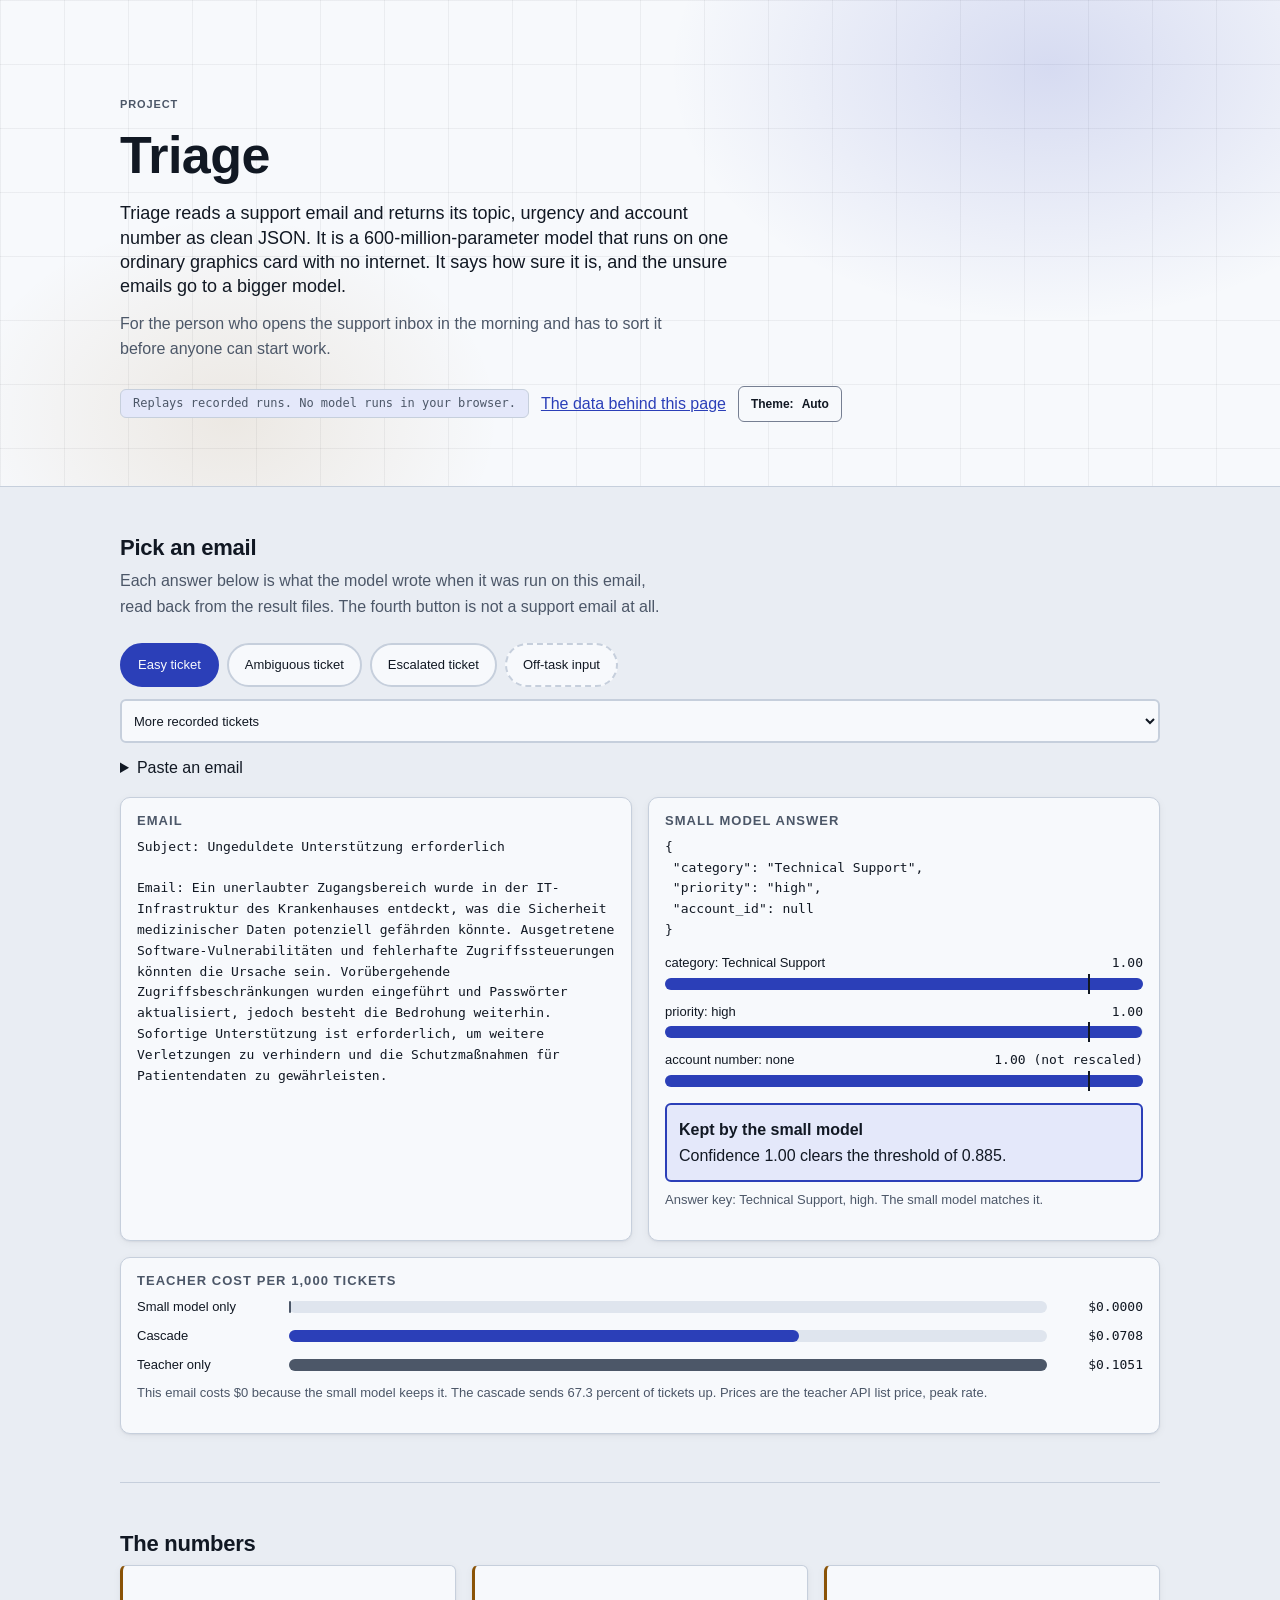
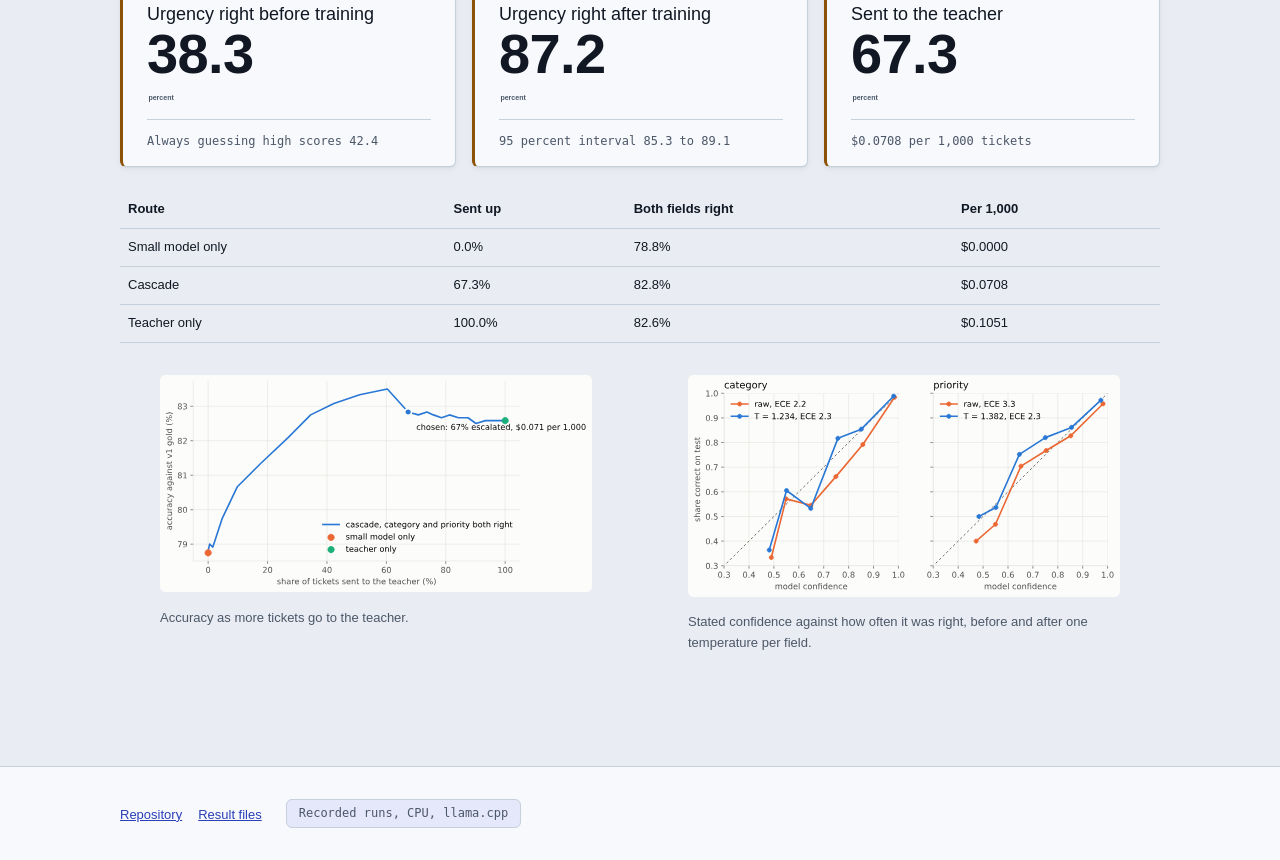
==== site/index.html @ b0aba1a3 "feat(site): add a static demo of recorded runs and rewrite the README Four examples: easy, ambiguous" ====
<!doctype html>
<html lang="en">
<head>
<meta charset="utf-8">
<meta name="viewport" content="width=device-width, initial-scale=1">
<title>Triage, a small model that sorts support email</title>
<meta name="description" content="A 600-million-parameter model reads a support email and returns topic, urgency and account number as JSON, says how sure it is, and hands the unsure ones to a bigger model. Recorded runs, replayed.">
<link rel="icon" href="[data-uri]">
<link rel="stylesheet" href="kit.css">
<script src="data/demo.js"></script>
<script src="kit.js" defer></script>
<style>
/* Page-only styles. Every colour is a kit token, so the kit's measured contrast holds. */
.d-buttons { display: flex; flex-wrap: wrap; gap: var(--k-s2); margin: var(--k-s4) 0 var(--k-s3); }
.d-buttons button, .d-row button {
  font: inherit; font-size: var(--k-text-sm); padding: var(--k-s2) var(--k-s4); min-height: 44px;
  border: var(--k-bw-mid) solid var(--k-rule); border-radius: var(--k-r-pill);
  background: var(--k-panel); color: var(--k-ink); cursor: pointer;
}
.d-buttons button[aria-pressed="true"] { background: var(--k-signal); color: var(--k-on-signal); border-color: var(--k-signal); }
.d-buttons button:last-child { border-style: dashed; }
.d-row { display: flex; flex-wrap: wrap; gap: var(--k-s2); align-items: center; margin-bottom: var(--k-s3); }
.d-row select { font: inherit; font-size: var(--k-text-sm); min-height: 44px; max-width: 100%; flex: 1 1 16rem;
  background: var(--k-panel); color: var(--k-ink); border: var(--k-bw-mid) solid var(--k-rule); border-radius: var(--k-r-sm); padding: 0 var(--k-s2); }
.d-paste { width: 100%; min-height: 6rem; font: inherit; font-size: var(--k-text-sm); background: var(--k-panel); color: var(--k-ink);
  border: var(--k-bw-mid) solid var(--k-rule); border-radius: var(--k-r-sm); padding: var(--k-s2); box-sizing: border-box; }
.d-grid { display: grid; gap: var(--k-s4); grid-template-columns: 1fr; margin-top: var(--k-s4); }
@media (min-width: 52em) { .d-grid { grid-template-columns: 1fr 1fr; } }
.d-card { background: var(--k-panel); border: var(--k-bw-hair) solid var(--k-rule); border-radius: var(--k-r-md); padding: var(--k-s4); box-shadow: var(--k-elev-1); min-width: 0; }
.d-card h3 { margin: 0 0 var(--k-s2); font-size: var(--k-text-sm); letter-spacing: var(--k-track-label); text-transform: uppercase; color: var(--k-slate); }
.d-pre { white-space: pre-wrap; word-break: break-word; font-family: var(--k-font-mono); font-size: var(--k-text-sm); margin: 0; max-height: 16rem; overflow: auto; }
.d-bar { margin: var(--k-s3) 0; }
.d-bar__top { display: flex; justify-content: space-between; gap: var(--k-s2); font-size: var(--k-text-sm); }
.d-bar__track { position: relative; height: 12px; background: var(--k-sunken); border-radius: var(--k-r-pill); margin-top: 4px; }
.d-bar__fill { position: absolute; inset: 0 auto 0 0; background: var(--k-signal); border-radius: var(--k-r-pill); }
.d-bar__fill--low { background: var(--k-ember); }
.d-bar__mark { position: absolute; top: -4px; bottom: -4px; width: 2px; background: var(--k-ink); }
.d-verdict { margin-top: var(--k-s4); padding: var(--k-s3); border-radius: var(--k-r-sm); border: var(--k-bw-mid) solid var(--k-signal); background: var(--k-signal-wash); }
.d-verdict--up { border-color: var(--k-ember); background: var(--k-ember-wash); }
.d-verdict strong { display: block; }
.d-meter { display: grid; grid-template-columns: 9rem 1fr 5.5rem; gap: var(--k-s2); align-items: center; font-size: var(--k-text-sm); margin: var(--k-s2) 0; }
.d-meter__track { height: 12px; background: var(--k-sunken); border-radius: var(--k-r-pill); position: relative; }
.d-meter__fill { position: absolute; inset: 0 auto 0 0; background: var(--k-slate); border-radius: var(--k-r-pill); min-width: 2px; }
.d-meter__fill--now { background: var(--k-signal); }
.d-num { font-family: var(--k-font-mono); text-align: right; }
.d-key { font-size: var(--k-text-sm); color: var(--k-slate); margin-top: var(--k-s2); }
.d-table { width: 100%; border-collapse: collapse; font-size: var(--k-text-sm); }
.d-table th, .d-table td { text-align: left; padding: var(--k-s2); border-bottom: var(--k-bw-hair) solid var(--k-rule); }
.d-fig img { width: 100%; height: auto; background: #fcfcfb; border-radius: var(--k-r-sm); }
</style>
</head>
<body>

<header class="k-hero" data-k-hero-wash>
  <div class="k-hero__wash" data-k-wash></div>
  <div class="k-container k-hero__inner">
    <span class="k-hero__eyebrow">Project</span>
    <h1 class="k-hero__title">Triage</h1>
    <p class="k-hero__what">Triage reads a support email and returns its topic, urgency and account number as clean JSON. It is a 600-million-parameter model that runs on one ordinary graphics card with no internet. It says how sure it is, and the unsure emails go to a bigger model.</p>
    <p class="k-hero__who">For the person who opens the support inbox in the morning and has to sort it before anyone can start work.</p>
    <div class="k-hero__meta">
      <span class="k-format-badge">Replays recorded runs. No model runs in your browser.</span>
      <a href="data/demo.json">The data behind this page</a>
      <button class="k-theme-toggle" type="button" data-k-theme-toggle>Theme: <span data-k-theme-label>Auto</span></button>
    </div>
  </div>
</header>

<main class="k-container">

  <section class="k-section" aria-labelledby="try-h">
    <h2 class="k-section__title" id="try-h">Pick an email</h2>
    <p class="k-section__lede">Each answer below is what the model wrote when it was run on this email, read back from the result files. The fourth button is not a support email at all.</p>

    <div class="d-buttons" role="group" aria-label="Examples">
      <button type="button" data-pick="easy" aria-pressed="false">Easy ticket</button>
      <button type="button" data-pick="ambiguous" aria-pressed="false">Ambiguous ticket</button>
      <button type="button" data-pick="escalated" aria-pressed="false">Escalated ticket</button>
      <button type="button" data-pick="off_task" aria-pressed="false">Off-task input</button>
    </div>
    <div class="d-row">
      <label class="k-sr-only" for="picker">More recorded tickets</label>
      <select id="picker"><option value="">More recorded tickets</option></select>
    </div>
    <details>
      <summary>Paste an email</summary>
      <label class="k-sr-only" for="paste">Email text</label>
      <textarea id="paste" class="d-paste" placeholder="Subject: ...&#10;&#10;Email: ..."></textarea>
      <div class="d-row"><button type="button" id="paste-go">Look it up</button></div>
      <p class="d-key" id="paste-msg" aria-live="polite"></p>
    </details>

    <div class="d-grid">
      <div class="d-card">
        <h3>Email</h3>
        <pre class="d-pre" id="email"></pre>
      </div>
      <div class="d-card">
        <h3>Small model answer</h3>
        <pre class="d-pre" id="json"></pre>
        <div id="bars"></div>
        <div id="verdict" class="d-verdict" aria-live="polite"></div>
        <p class="d-key" id="key"></p>
      </div>
    </div>

    <div class="d-card" style="margin-top: var(--k-s4)">
      <h3>Teacher cost per 1,000 tickets</h3>
      <div id="meter"></div>
      <p class="d-key" id="meter-note"></p>
    </div>
  </section>

  <section class="k-section" aria-labelledby="num-h">
    <h2 class="k-section__title" id="num-h">The numbers</h2>
    <div class="k-claim-strip" id="claims"></div>
    <table class="d-table" id="cascade-table" style="margin-top: var(--k-s5)"></table>
    <div class="d-grid">
      <figure class="d-fig"><img src="data/cascade.svg" alt="Accuracy against the share of tickets sent to the teacher. The line rises from the small model alone and passes the teacher-only point."><figcaption class="d-key">Accuracy as more tickets go to the teacher.</figcaption></figure>
      <figure class="d-fig"><img src="data/reliability.svg" alt="Reliability diagram for category and priority before and after temperature scaling."><figcaption class="d-key">Stated confidence against how often it was right, before and after one temperature per field.</figcaption></figure>
    </div>
  </section>

</main>

<footer class="k-footer">
  <div class="k-container k-footer__row">
    <ul class="k-footer__links">
      <li><a href="https://github.com/samad-zeeshan/Triage-0.6B">Repository</a></li>
      <li><a href="https://github.com/samad-zeeshan/Triage-0.6B/tree/main/eval/results">Result files</a></li>
    </ul>
    <span class="k-format-badge">Recorded runs, CPU, llama.cpp</span>
  </div>
</footer>

<script>
document.addEventListener('DOMContentLoaded', function () {
  Kit.loadData('triage', 'data/demo.json').then(function (d) {
    var esc = Kit.escapeHtml;
    var all = {};
    Object.keys(d.featured).forEach(function (k) { all[k] = d.featured[k]; });
    d.tickets.forEach(function (t) { all[t.id] = t; });
    var pct = function (x) { return (100 * x).toFixed(1); };
    var money = function (x) { return '$' + x.toFixed(4); };

    var picker = document.getElementById('picker');
    d.tickets.forEach(function (t) {
      var o = document.createElement('option');
      o.value = t.id;
      o.textContent = t.email.split('\n')[0].replace('Subject: ', '').slice(0, 70);
      picker.appendChild(o);
    });

    function bar(label, value, note) {
      var low = value < d.threshold;
      return '<div class="d-bar"><div class="d-bar__top"><span>' + esc(label) + '</span><span class="d-num">' +
        value.toFixed(2) + (note ? ' ' + esc(note) : '') + '</span></div><div class="d-bar__track">' +
        '<div class="d-bar__fill' + (low ? ' d-bar__fill--low' : '') + '" style="width:' + (100 * value).toFixed(1) + '%"></div>' +
        '<div class="d-bar__mark" style="left:' + (100 * d.threshold).toFixed(1) + '%" title="threshold"></div></div></div>';
    }

    function meter(e) {
      var max = d.cost_per_1000.teacher;
      var rows = [['Small model only', d.cost_per_1000.small, false], ['Cascade', d.cost_per_1000.cascade, true], ['Teacher only', d.cost_per_1000.teacher, false]];
      document.getElementById('meter').innerHTML = rows.map(function (r) {
        return '<div class="d-meter"><span>' + r[0] + '</span><div class="d-meter__track"><div class="d-meter__fill' + (r[2] ? ' d-meter__fill--now' : '') +
          '" style="width:' + (100 * r[1] / max).toFixed(1) + '%"></div></div><span class="d-num">' + money(r[1]) + '</span></div>';
      }).join('');
      document.getElementById('meter-note').textContent = 'This email costs ' + (e.escalate ? money(d.teacher.cost_per_ticket) + ' because it goes to the teacher.' : '$0 because the small model keeps it.') +
        ' The cascade sends ' + pct(d.escalated_share) + ' percent of tickets up. Prices are the teacher API list price, peak rate.';
    }

    function show(e, button) {
      document.querySelectorAll('[data-pick]').forEach(function (b) { b.setAttribute('aria-pressed', String(b === button)); });
      document.getElementById('email').textContent = e.email;
      document.getElementById('json').textContent = JSON.stringify(e.pred, null, 1);
      document.getElementById('bars').innerHTML =
        bar('category: ' + (e.pred.category || 'none'), e.confidence.category.chosen) +
        bar('priority: ' + (e.pred.priority || 'none'), e.confidence.priority.chosen) +
        bar('account number: ' + (e.pred.account_id || 'none'), e.account_confidence, '(not rescaled)');
      var v = document.getElementById('verdict');
      v.className = 'd-verdict' + (e.escalate ? ' d-verdict--up' : '');
      var line = e.escalate
        ? '<strong>Sent to the teacher</strong>Confidence ' + e.ticket_confidence.toFixed(2) + ' is below the threshold of ' + d.threshold.toFixed(3) + '.'
        : '<strong>Kept by the small model</strong>Confidence ' + e.ticket_confidence.toFixed(2) + ' clears the threshold of ' + d.threshold.toFixed(3) + '.';
      if (e.escalate && e.teacher) { line += '<br>Teacher answer: <span class="k-mono">' + esc(JSON.stringify(e.teacher)) + '</span>'; }
      v.innerHTML = line;
      var key = document.getElementById('key');
      if (e.gold) {
        var same = e.pred.category === e.gold.category && e.pred.priority === e.gold.priority;
        key.textContent = 'Answer key: ' + e.gold.category + ', ' + e.gold.priority + '. The small model ' + (same ? 'matches it.' : 'does not match it.');
      } else {
        key.textContent = e.note || '';
      }
      meter(e);
    }

    document.querySelectorAll('[data-pick]').forEach(function (b) {
      b.addEventListener('click', function () { show(d.featured[b.getAttribute('data-pick')], b); });
    });
    picker.addEventListener('change', function () { if (picker.value) { show(all[picker.value], null); } });
    document.getElementById('paste-go').addEventListener('click', function () {
      var text = document.getElementById('paste').value.trim().replace(/\s+/g, ' ');
      var hit = Object.keys(all).map(function (k) { return all[k]; }).filter(function (e) { return e.email.trim().replace(/\s+/g, ' ') === text; })[0];
      var msg = document.getElementById('paste-msg');
      if (hit) { msg.textContent = 'Found in the recorded runs.'; show(hit, null); }
      else { msg.textContent = 'That email is not in the recorded runs. This page cannot run the model. Clone the repository and run make serve to try your own.'; }
    });

    var h = d.headline;
    document.getElementById('claims').innerHTML = [
      ['Urgency right before training', h.base_priority.toFixed(1), 'percent', 'Always guessing high scores ' + h.trivial_priority.toFixed(1)],
      ['Urgency right after training', h.tuned_priority.toFixed(1), 'percent', '95 percent interval ' + h.tuned_priority_ci[0].toFixed(1) + ' to ' + h.tuned_priority_ci[1].toFixed(1)],
      ['Sent to the teacher', pct(d.escalated_share), 'percent', money(d.cost_per_1000.cascade) + ' per 1,000 tickets']
    ].map(function (c) {
      return '<div class="k-claim"><span class="k-claim__label">' + c[0] + '</span><span class="k-claim__value">' + c[1] +
        '</span> <span class="k-claim__unit">' + c[2] + '</span><span class="k-claim__source">' + c[3] + '</span></div>';
    }).join('');
    var c = d.cascade;
    document.getElementById('cascade-table').innerHTML = '<caption class="k-sr-only">Cascade routes compared</caption>' +
      '<thead><tr><th scope="col">Route</th><th scope="col">Sent up</th><th scope="col">Both fields right</th><th scope="col">Per 1,000</th></tr></thead><tbody>' +
      [['Small model only', 0, c.student.acc, 0], ['Cascade', c.chosen.escalated, c.chosen.acc, c.chosen.cost_per_1000], ['Teacher only', 1, c.teacher.acc, c.teacher.cost_per_1000]]
        .map(function (r) { return '<tr><td>' + r[0] + '</td><td>' + pct(r[1]) + '%</td><td>' + pct(r[2]) + '%</td><td>' + money(r[3]) + '</td></tr>'; }).join('') + '</tbody>';

    show(d.featured.easy, document.querySelector('[data-pick="easy"]'));
  })['catch'](function (err) { console.error(err); });
});
</script>
</body>
</html>
---- site/kit.css ----
/* ==========================================================================
   demo-kit / kit.css
   Shared visual layer for the five project demo pages.

   Direction: "drafting table under a lamp". A cool blue-grey paper, an
   ultramarine drafting ink, a brass lamp accent, faint graph-paper rules.
   Instrument panel, not marketing page.

   Self contained. No @import, no url(), no network request of any kind.
   All five sites copy this file into docs/ and link it relatively.
   ========================================================================== */

/* --------------------------------------------------------------------------
   1. RAW PALETTE
   Declared once, for both themes. Six named colours per theme:
   paper, panel, ink, slate, signal, ember. Everything else is a derived
   surface or line drawn from those six families.
   -------------------------------------------------------------------------- */

:root {
  /* Light: aged blueprint paper on a drafting table. */
  --kp-paper-l:       #E9EDF3;
  --kp-panel-l:       #F7F9FC;
  --kp-sunken-l:      #DFE5EE;
  --kp-ink-l:         #111823;
  --kp-slate-l:       #4C5768;
  --kp-signal-l:      #2B3FB8;
  --kp-ember-l:       #8A5306;
  --kp-signal-wash-l: #E4E8FA;
  --kp-ember-wash-l:  #F6EEE0;
  --kp-rule-l:        #C6CFDC;
  --kp-edge-l:        #767F92;
  --kp-on-signal-l:   #F7F9FC;
  --kp-grid-l:        rgba(17, 24, 35, 0.055);
  --kp-wash-a-l:      rgba(43, 63, 184, 0.16);
  --kp-wash-b-l:      rgba(138, 83, 6, 0.10);
  --kp-elev1-l:       0 1px 2px rgba(17, 24, 35, 0.06), 0 2px 8px rgba(17, 24, 35, 0.05);
  --kp-elev2-l:       0 2px 4px rgba(17, 24, 35, 0.07), 0 10px 24px rgba(17, 24, 35, 0.08);

  /* Dark: the same table at night, lamp on. */
  --kp-paper-d:       #0D131B;
  --kp-panel-d:       #151D28;
  --kp-sunken-d:      #0A0F16;
  --kp-ink-d:         #E8EEF7;
  --kp-slate-d:       #9DABBE;
  --kp-signal-d:      #93A6FF;
  --kp-ember-d:       #E3A44C;
  --kp-signal-wash-d: #161C33;
  --kp-ember-wash-d:  #231C10;
  --kp-rule-d:        #2A3543;
  --kp-edge-d:        #5C6B7F;
  --kp-on-signal-d:   #0D131B;
  --kp-grid-d:        rgba(157, 171, 190, 0.07);
  --kp-wash-a-d:      rgba(147, 166, 255, 0.15);
  --kp-wash-b-d:      rgba(227, 164, 76, 0.10);
  --kp-elev1-d:       0 1px 2px rgba(0, 0, 0, 0.5), 0 2px 10px rgba(0, 0, 0, 0.35);
  --kp-elev2-d:       0 2px 6px rgba(0, 0, 0, 0.55), 0 14px 32px rgba(0, 0, 0, 0.45);
}

/* --------------------------------------------------------------------------
   2. SEMANTIC TOKEN MAPPING + THEMING

   Light is the default. The OS preference flips it. An explicit
   :root[data-theme="..."] wins in BOTH directions because [data-theme]
   raises specificity above the bare :root inside the media query, and the
   media query itself excludes an explicit light request.
   -------------------------------------------------------------------------- */

:root,
:root[data-theme="light"] {
  color-scheme: light;
  --k-paper:       var(--kp-paper-l);
  --k-panel:       var(--kp-panel-l);
  --k-sunken:      var(--kp-sunken-l);
  --k-ink:         var(--kp-ink-l);
  --k-slate:       var(--kp-slate-l);
  --k-signal:      var(--kp-signal-l);
  --k-ember:       var(--kp-ember-l);
  --k-signal-wash: var(--kp-signal-wash-l);
  --k-ember-wash:  var(--kp-ember-wash-l);
  --k-rule:        var(--kp-rule-l);
  --k-edge:        var(--kp-edge-l);
  --k-on-signal:   var(--kp-on-signal-l);
  --k-grid:        var(--kp-grid-l);
  --k-wash-a:      var(--kp-wash-a-l);
  --k-wash-b:      var(--kp-wash-b-l);
  --k-elev-1:      var(--kp-elev1-l);
  --k-elev-2:      var(--kp-elev2-l);
}

@media (prefers-color-scheme: dark) {
  :root:not([data-theme="light"]) {
    color-scheme: dark;
    --k-paper:       var(--kp-paper-d);
    --k-panel:       var(--kp-panel-d);
    --k-sunken:      var(--kp-sunken-d);
    --k-ink:         var(--kp-ink-d);
    --k-slate:       var(--kp-slate-d);
    --k-signal:      var(--kp-signal-d);
    --k-ember:       var(--kp-ember-d);
    --k-signal-wash: var(--kp-signal-wash-d);
    --k-ember-wash:  var(--kp-ember-wash-d);
    --k-rule:        var(--kp-rule-d);
    --k-edge:        var(--kp-edge-d);
    --k-on-signal:   var(--kp-on-signal-d);
    --k-grid:        var(--kp-grid-d);
    --k-wash-a:      var(--kp-wash-a-d);
    --k-wash-b:      var(--kp-wash-b-d);
    --k-elev-1:      var(--kp-elev1-d);
    --k-elev-2:      var(--kp-elev2-d);
  }
}

:root[data-theme="dark"] {
  color-scheme: dark;
  --k-paper:       var(--kp-paper-d);
  --k-panel:       var(--kp-panel-d);
  --k-sunken:      var(--kp-sunken-d);
  --k-ink:         var(--kp-ink-d);
  --k-slate:       var(--kp-slate-d);
  --k-signal:      var(--kp-signal-d);
  --k-ember:       var(--kp-ember-d);
  --k-signal-wash: var(--kp-signal-wash-d);
  --k-ember-wash:  var(--kp-ember-wash-d);
  --k-rule:        var(--kp-rule-d);
  --k-edge:        var(--kp-edge-d);
  --k-on-signal:   var(--kp-on-signal-d);
  --k-grid:        var(--kp-grid-d);
  --k-wash-a:      var(--kp-wash-a-d);
  --k-wash-b:      var(--kp-wash-b-d);
  --k-elev-1:      var(--kp-elev1-d);
  --k-elev-2:      var(--kp-elev2-d);
}

/* --------------------------------------------------------------------------
   3. TYPE, SPACE, RADIUS, BORDER, MOTION TOKENS
   -------------------------------------------------------------------------- */

:root {
  /* Font stacks. System faces only. See README for the per-OS render table. */
  --k-font-display:
    "Segoe UI Variable Display", "Avenir Next", "Segoe UI", Roboto,
    "Helvetica Neue", Arial, system-ui, sans-serif;
  --k-font-body:
    "Segoe UI Variable Text", -apple-system, BlinkMacSystemFont, "Segoe UI",
    Roboto, "Noto Sans", "Helvetica Neue", Arial, sans-serif;
  --k-font-mono:
    "Cascadia Mono", ui-monospace, "SF Mono", Menlo, Consolas, "Roboto Mono",
    "DejaVu Sans Mono", "Liberation Mono", monospace;

  /* Type scale. Fluid only where a blow-out would break 360px. */
  --k-text-2xs:   0.6875rem;
  --k-text-xs:    0.75rem;
  --k-text-sm:    0.8125rem;
  --k-text-base:  1rem;
  --k-text-md:    1.125rem;
  --k-text-lg:    1.375rem;
  --k-text-xl:    1.75rem;
  --k-text-2xl:   2.25rem;
  --k-text-hero:  clamp(2rem, 1.35rem + 3.1vw, 3.25rem);
  --k-text-claim: clamp(2.25rem, 1.5rem + 3.6vw, 3.5rem);

  --k-leading-tight: 1.15;
  --k-leading-snug:  1.35;
  --k-leading-body:  1.6;

  --k-track-label: 0.08em;
  --k-track-tight: -0.011em;

  /* Spacing scale, 4px base. */
  --k-s0: 0;
  --k-s1: 0.25rem;
  --k-s2: 0.5rem;
  --k-s3: 0.75rem;
  --k-s4: 1rem;
  --k-s5: 1.5rem;
  --k-s6: 2rem;
  --k-s7: 2.5rem;
  --k-s8: 3rem;
  --k-s9: 4rem;
  --k-s10: 6rem;

  /* Radius. Small and rectilinear. An instrument panel is not a pill. */
  --k-r-xs:   3px;
  --k-r-sm:   6px;
  --k-r-md:   10px;
  --k-r-lg:   16px;
  --k-r-pill: 999px;

  /* Borders. */
  --k-bw-hair:  1px;
  --k-bw-mid:   2px;
  --k-bw-heavy: 3px;

  /* Layout. */
  --k-measure: 62ch;
  --k-container: 68rem;

  /* Motion. */
  --k-dur-fast: 110ms;
  --k-dur-med:  200ms;
  --k-ease: cubic-bezier(0.2, 0, 0.15, 1);

  /* Hero pointer wash resting position. Chosen so a touch device, where the
     effect never fires, still looks composed: lamp in the upper right. */
  --k-wash-x: 82%;
  --k-wash-y: 14%;

  /* Reserved heights. Set here so nothing shifts when JS fills content in.

     The caption reserve is measured in lines, not guessed in rem, so it
     stays correct if a repo changes the body size: two lines of caption at
     --k-leading-snug plus the block padding. The narrow-screen block below
     raises it to three lines, which is where a 90 character caption lands
     at 360px. Keep captions under about 90 characters and this holds.

     --k-player-stage-min is the one token each repo must tune: set it to the
     height of your tallest step so the stage never grows mid-run. */
  --k-player-stage-min: 11rem;
  --k-player-caption-lines: 2;
  /* The 2px is slack for font metrics: a line box can round up past its
     specified line-height when a fallback face supplies a glyph. Without it
     the reserve lands a fraction short and the block grows by ~1px. */
  --k-player-caption-min:
    calc(var(--k-player-caption-lines) * var(--k-leading-snug) * 1em + 2 * var(--k-s4) + 2px);
  --k-badge-min: 1.75rem;
}

/* --------------------------------------------------------------------------
   4. BASE
   -------------------------------------------------------------------------- */

*,
*::before,
*::after { box-sizing: border-box; }

html {
  -webkit-text-size-adjust: 100%;
  text-size-adjust: 100%;
}

body {
  margin: 0;
  background-color: var(--k-paper);
  color: var(--k-ink);
  font-family: var(--k-font-body);
  font-size: var(--k-text-base);
  line-height: var(--k-leading-body);
  /* Nothing in this kit may push the page sideways. Wide content scrolls
     inside its own box instead. */
  overflow-x: clip;
}

/* Belt and braces for engines without overflow: clip. */
@supports not (overflow: clip) {
  body { overflow-x: hidden; }
}

img, svg, video, canvas { max-width: 100%; height: auto; }

p, li { overflow-wrap: break-word; }

h1, h2, h3, h4 {
  font-family: var(--k-font-display);
  line-height: var(--k-leading-tight);
  letter-spacing: var(--k-track-tight);
  margin: 0;
  font-weight: 650;
}

a { color: var(--k-signal); }
a:hover { text-decoration-thickness: 2px; }

/* Focus. One rule, every interactive thing, both themes.
   outline-offset opens a gap filled by the parent surface, so the ember ring
   is always read against paper or panel, never against a coloured fill. */
:where(a, button, input, select, textarea, summary, [tabindex]):focus-visible {
  outline: var(--k-bw-heavy) solid var(--k-ember);
  outline-offset: 2px;
  border-radius: var(--k-r-xs);
}

/* Older engines without :focus-visible still get a ring. */
:where(a, button, input, select, textarea, summary, [tabindex]):focus:not(:focus-visible) {
  outline: none;
}

.k-sr-only {
  position: absolute;
  width: 1px;
  height: 1px;
  padding: 0;
  margin: -1px;
  overflow: hidden;
  clip: rect(0 0 0 0);
  clip-path: inset(50%);
  white-space: nowrap;
  border: 0;
}

.k-container {
  width: 100%;
  max-width: var(--k-container);
  margin-inline: auto;
  padding-inline: var(--k-s4);
}

@media (min-width: 40em) {
  .k-container { padding-inline: var(--k-s5); }
}

.k-section {
  padding-block: var(--k-s8);
  border-top: var(--k-bw-hair) solid var(--k-rule);
}

.k-section:first-of-type { border-top: 0; }

.k-section__title {
  font-size: var(--k-text-lg);
  margin-bottom: var(--k-s2);
}

.k-section__lede {
  color: var(--k-slate);
  max-width: var(--k-measure);
  margin: 0 0 var(--k-s5);
}

/* A small uppercase label. Used by several components. */
.k-label {
  font-family: var(--k-font-display);
  font-size: var(--k-text-2xs);
  font-weight: 700;
  letter-spacing: var(--k-track-label);
  text-transform: uppercase;
  color: var(--k-slate);
}

/* Generic horizontal-scroll container for anything wide. */
.k-scroll-x {
  overflow-x: auto;
  overscroll-behavior-x: contain;
  -webkit-overflow-scrolling: touch;
}

/* --------------------------------------------------------------------------
   5. HERO  (the only place motion lives)
   -------------------------------------------------------------------------- */

.k-hero {
  position: relative;
  isolation: isolate;
  overflow: hidden;
  /* Paint containment: the wash can repaint all it likes, the rest of the
     document is never invalidated by it. */
  contain: paint;
  background-color: var(--k-panel);
  border-bottom: var(--k-bw-hair) solid var(--k-rule);
  padding-block: var(--k-s8) var(--k-s7);
}

@media (min-width: 48em) {
  .k-hero { padding-block: var(--k-s10) var(--k-s9); }
}

/* Static graph-paper rules. Part of the resting look, never animated. */
.k-hero::before {
  content: "";
  position: absolute;
  inset: 0;
  z-index: 0;
  pointer-events: none;
  background-image:
    repeating-linear-gradient(to right, var(--k-grid) 0 1px, transparent 1px 4rem),
    repeating-linear-gradient(to bottom, var(--k-grid) 0 1px, transparent 1px 4rem);
}

/* The pointer-tracked wash. JS writes --k-wash-x / --k-wash-y on this element.
   pointer-events: none keeps text selection and hero links untouched. */
.k-hero__wash {
  position: absolute;
  inset: 0;
  z-index: 0;
  pointer-events: none;
  background-image:
    radial-gradient(36rem 24rem at var(--k-wash-x) var(--k-wash-y),
                    var(--k-wash-a), transparent 66%),
    radial-gradient(24rem 18rem at calc(100% - var(--k-wash-x)) calc(100% - var(--k-wash-y)),
                    var(--k-wash-b), transparent 70%);
}

.k-hero__inner {
  position: relative;
  z-index: 1;
}

.k-hero__eyebrow {
  display: block;
  margin-bottom: var(--k-s3);
  font-family: var(--k-font-display);
  font-size: var(--k-text-2xs);
  font-weight: 700;
  letter-spacing: var(--k-track-label);
  text-transform: uppercase;
  color: var(--k-slate);
}

.k-hero__title {
  font-size: var(--k-text-hero);
  font-weight: 700;
  max-width: 18ch;
  margin-bottom: var(--k-s4);
}

/* One plain sentence on what it does. */
.k-hero__what {
  font-size: var(--k-text-md);
  line-height: var(--k-leading-snug);
  max-width: var(--k-measure);
  margin: 0 0 var(--k-s3);
  color: var(--k-ink);
}

/* One line on who it is for. */
.k-hero__who {
  font-size: var(--k-text-base);
  max-width: var(--k-measure);
  margin: 0;
  color: var(--k-slate);
}

.k-hero__meta {
  display: flex;
  flex-wrap: wrap;
  gap: var(--k-s3);
  align-items: center;
  margin-top: var(--k-s5);
}

/* --------------------------------------------------------------------------
   6. CLAIM STRIP
   One honest number. The source line beneath it is part of the component,
   not a decoration: .k-claim__source is required markup.
   -------------------------------------------------------------------------- */

.k-claim-strip {
  display: grid;
  grid-template-columns: 1fr;
  gap: var(--k-s4);
}

@media (min-width: 46em) {
  .k-claim-strip { grid-template-columns: repeat(auto-fit, minmax(15rem, 1fr)); }
}

.k-claim {
  min-width: 0;
  background-color: var(--k-panel);
  border: var(--k-bw-hair) solid var(--k-rule);
  /* The ember spine marks a measured number. */
  border-left: var(--k-bw-heavy) solid var(--k-ember);
  border-radius: var(--k-r-sm);
  padding: var(--k-s5) var(--k-s5) var(--k-s4);
  box-shadow: var(--k-elev-1);
}

.k-claim__value {
  display: block;
  font-family: var(--k-font-display);
  font-size: var(--k-text-claim);
  font-weight: 700;
  line-height: 1;
  letter-spacing: var(--k-track-tight);
  color: var(--k-ink);
  font-variant-numeric: tabular-nums lining-nums;
  overflow-wrap: break-word;
}

.k-claim__unit {
  font-size: 0.44em;
  font-weight: 650;
  color: var(--k-slate);
  margin-left: 0.2em;
  letter-spacing: 0;
}

.k-claim__label {
  display: block;
  margin-top: var(--k-s3);
  font-size: var(--k-text-md);
  line-height: var(--k-leading-snug);
  color: var(--k-ink);
}

/* Required. Source and measurement method, always visible, never optional. */
.k-claim__source {
  display: block;
  margin-top: var(--k-s3);
  padding-top: var(--k-s3);
  border-top: var(--k-bw-hair) solid var(--k-rule);
  font-family: var(--k-font-mono);
  font-size: var(--k-text-xs);
  line-height: 1.5;
  color: var(--k-slate);
}

.k-claim__source b {
  font-weight: 700;
  color: var(--k-slate);
}

/* If an author forgets the source line, make it loud in dev rather than
   letting an unsourced number ship. */
.k-claim:not(:has(.k-claim__source)) {
  outline: var(--k-bw-mid) dashed var(--k-ember);
  outline-offset: 3px;
}

/* --------------------------------------------------------------------------
   7. STEP PLAYER
   -------------------------------------------------------------------------- */

.k-player {
  background-color: var(--k-panel);
  border: var(--k-bw-hair) solid var(--k-rule);
  border-radius: var(--k-r-md);
  box-shadow: var(--k-elev-1);
  overflow: hidden;
}

.k-player__bar {
  display: flex;
  flex-wrap: wrap;
  align-items: center;
  gap: var(--k-s2) var(--k-s3);
  padding: var(--k-s3) var(--k-s4);
  background-color: var(--k-sunken);
  border-bottom: var(--k-bw-hair) solid var(--k-rule);
}

.k-player__controls {
  display: flex;
  align-items: center;
  gap: var(--k-s2);
  flex-wrap: wrap;
}

.k-player__btn {
  display: inline-flex;
  align-items: center;
  gap: var(--k-s2);
  min-height: 2.5rem;
  padding: var(--k-s2) var(--k-s4);
  font-family: var(--k-font-display);
  font-size: var(--k-text-sm);
  font-weight: 650;
  letter-spacing: 0.01em;
  color: var(--k-ink);
  background-color: var(--k-panel);
  border: var(--k-bw-hair) solid var(--k-edge);
  border-radius: var(--k-r-sm);
  cursor: pointer;
  transition: background-color var(--k-dur-fast) var(--k-ease),
              border-color var(--k-dur-fast) var(--k-ease);
}

.k-player__btn:hover { background-color: var(--k-signal-wash); }

.k-player__btn--primary {
  color: var(--k-on-signal);
  background-color: var(--k-signal);
  border-color: var(--k-signal);
}

.k-player__btn--primary:hover {
  background-color: var(--k-signal);
  filter: brightness(1.08);
}

/* aria-disabled, not the disabled attribute: the control keeps its place in
   the tab order and does not drop focus when it becomes inert. */
.k-player__btn[aria-disabled="true"] {
  color: var(--k-slate);
  border-color: var(--k-rule);
  background-color: var(--k-panel);
  cursor: default;
}

.k-player__btn[aria-disabled="true"]:hover { background-color: var(--k-panel); }

/* Play / pause glyph, drawn in CSS. No icon font, no SVG, no request. */
.k-player__glyph {
  width: 0.7em;
  height: 0.8em;
  flex: none;
  background-color: currentColor;
  /* Triangle pointing right. */
  clip-path: polygon(0 0, 100% 50%, 0 100%);
}

.k-player[data-state="playing"] .k-player__glyph {
  /* Two bars, drawn as a hard-stop gradient. */
  clip-path: none;
  background-color: transparent;
  background-image: linear-gradient(
    to right,
    currentColor 0 34%,
    transparent 34% 66%,
    currentColor 66% 100%
  );
}

.k-player__indicator {
  margin-left: auto;
  font-family: var(--k-font-mono);
  font-size: var(--k-text-sm);
  color: var(--k-slate);
  font-variant-numeric: tabular-nums;
  white-space: nowrap;
}

.k-player__track {
  display: flex;
  gap: 3px;
  padding: var(--k-s2) var(--k-s4);
  background-color: var(--k-sunken);
  border-bottom: var(--k-bw-hair) solid var(--k-rule);
}

.k-player__tick {
  flex: 1 1 0;
  height: 4px;
  min-width: 4px;
  border-radius: var(--k-r-pill);
  background-color: var(--k-rule);
  transition: background-color var(--k-dur-fast) var(--k-ease);
}

.k-player__tick[data-done="true"] { background-color: var(--k-signal); }

.k-player__stage {
  /* Reserved height. Content arriving later must not move the page. */
  min-height: var(--k-player-stage-min);
  padding: var(--k-s5) var(--k-s4);
  background-color: var(--k-panel);
}

@media (min-width: 40em) {
  .k-player__stage { padding: var(--k-s5); }
}

.k-player__stage:focus-visible {
  outline: var(--k-bw-heavy) solid var(--k-ember);
  outline-offset: -3px;
}

.k-player__caption {
  min-height: var(--k-player-caption-min);
  margin: 0;
  padding: var(--k-s4);
  background-color: var(--k-sunken);
  border-top: var(--k-bw-hair) solid var(--k-rule);
  color: var(--k-ink);
  font-size: var(--k-text-base);
  line-height: var(--k-leading-snug);
}

.k-player__hint {
  margin: var(--k-s2) 0 0;
  font-size: var(--k-text-xs);
  color: var(--k-slate);
}

/* --------------------------------------------------------------------------
   8. BEFORE AND AFTER
   -------------------------------------------------------------------------- */

.k-ba {
  display: grid;
  grid-template-columns: 1fr;
  gap: var(--k-s4);
}

@media (min-width: 40em) {
  .k-ba { grid-template-columns: 1fr 1fr; }
}

.k-ba__col {
  min-width: 0;
  background-color: var(--k-panel);
  border: var(--k-bw-hair) solid var(--k-rule);
  border-radius: var(--k-r-sm);
  padding: var(--k-s4);
}

.k-ba__col--before { border-top: var(--k-bw-heavy) solid var(--k-edge); }
.k-ba__col--after  { border-top: var(--k-bw-heavy) solid var(--k-signal); }

.k-ba__label {
  display: block;
  margin-bottom: var(--k-s3);
  font-family: var(--k-font-display);
  font-size: var(--k-text-2xs);
  font-weight: 700;
  letter-spacing: var(--k-track-label);
  text-transform: uppercase;
  color: var(--k-slate);
}

.k-ba__body { min-width: 0; }
.k-ba__body > :first-child { margin-top: 0; }
.k-ba__body > :last-child { margin-bottom: 0; }

/* --------------------------------------------------------------------------
   9. INPUT AND OUTPUT PAIR
   -------------------------------------------------------------------------- */

.k-io {
  display: grid;
  grid-template-columns: 1fr;
  gap: var(--k-s4);
}

@media (min-width: 46em) {
  .k-io { grid-template-columns: 1fr 1fr; }
}

.k-io__side {
  min-width: 0;
  display: flex;
  flex-direction: column;
  background-color: var(--k-panel);
  border: var(--k-bw-hair) solid var(--k-rule);
  border-radius: var(--k-r-sm);
  overflow: hidden;
}

.k-io__label {
  display: flex;
  align-items: center;
  gap: var(--k-s2);
  padding: var(--k-s3) var(--k-s4);
  background-color: var(--k-sunken);
  border-bottom: var(--k-bw-hair) solid var(--k-rule);
  font-family: var(--k-font-display);
  font-size: var(--k-text-2xs);
  font-weight: 700;
  letter-spacing: var(--k-track-label);
  text-transform: uppercase;
  color: var(--k-slate);
}

.k-io__side--out .k-io__label { color: var(--k-signal); }

/* The scroll box. Wide lines scroll here, never on the page.
   flex: 1 makes the shorter of the two columns fill its height, so the note
   sits on the bottom edge instead of leaving a dead band beneath it. */
.k-io__pre {
  margin: 0;
  padding: var(--k-s4);
  min-width: 0;
  flex: 1 1 auto;
  max-height: 22rem;
  overflow: auto;
  overscroll-behavior: contain;
  -webkit-overflow-scrolling: touch;
  font-family: var(--k-font-mono);
  font-size: var(--k-text-sm);
  line-height: 1.55;
  color: var(--k-ink);
  background-color: var(--k-panel);
  white-space: pre;
  tab-size: 2;
}

.k-io__note {
  margin: 0;
  padding: var(--k-s3) var(--k-s4);
  border-top: var(--k-bw-hair) solid var(--k-rule);
  font-size: var(--k-text-xs);
  color: var(--k-slate);
}

/* Inline mono, for naming a field inside prose. */
.k-mono {
  font-family: var(--k-font-mono);
  font-size: 0.9em;
  background-color: var(--k-sunken);
  border: var(--k-bw-hair) solid var(--k-rule);
  border-radius: var(--k-r-xs);
  padding: 0.1em 0.35em;
}

/* --------------------------------------------------------------------------
   10. LIMITS BOX
   Deliberate, not alarming. Brass rule and a warm wash, no red, no icon
   that reads as an error.
   -------------------------------------------------------------------------- */

.k-limits {
  background-color: var(--k-ember-wash);
  border: var(--k-bw-hair) solid var(--k-rule);
  border-left: var(--k-bw-heavy) solid var(--k-ember);
  border-radius: var(--k-r-sm);
  padding: var(--k-s5);
}

.k-limits__title {
  font-family: var(--k-font-display);
  font-size: var(--k-text-md);
  font-weight: 700;
  margin: 0 0 var(--k-s2);
  color: var(--k-ink);
}

.k-limits__lede {
  margin: 0 0 var(--k-s4);
  max-width: var(--k-measure);
  color: var(--k-slate);
  font-size: var(--k-text-sm);
}

.k-limits__list {
  margin: 0;
  padding-left: var(--k-s5);
  display: grid;
  gap: var(--k-s3);
  max-width: var(--k-measure);
}

.k-limits__list li {
  color: var(--k-ink);
  line-height: var(--k-leading-snug);
}

.k-limits__list li::marker { color: var(--k-ember); }

/* --------------------------------------------------------------------------
   11. RECORDED-RUN BADGE
   -------------------------------------------------------------------------- */

.k-badge-run {
  display: inline-flex;
  align-items: center;
  gap: var(--k-s2);
  min-height: var(--k-badge-min);
  padding: var(--k-s1) var(--k-s3);
  background-color: var(--k-panel);
  border: var(--k-bw-hair) solid var(--k-edge);
  border-radius: var(--k-r-pill);
  font-family: var(--k-font-mono);
  font-size: var(--k-text-xs);
  line-height: 1.4;
  color: var(--k-slate);
  text-decoration: none;
  max-width: 100%;
}

.k-badge-run:hover {
  border-color: var(--k-signal);
  color: var(--k-ink);
}

.k-badge-run__dot {
  flex: none;
  width: 0.5rem;
  height: 0.5rem;
  border-radius: var(--k-r-pill);
  background-color: var(--k-ember);
}

.k-badge-run__text { min-width: 0; }

.k-badge-run__sha {
  color: var(--k-signal);
  font-weight: 700;
}

/* --------------------------------------------------------------------------
   12. FORMAT BADGE + THEME TOGGLE
   -------------------------------------------------------------------------- */

.k-format-badge {
  display: inline-flex;
  align-items: center;
  gap: var(--k-s2);
  min-height: var(--k-badge-min);
  padding: var(--k-s1) var(--k-s3);
  background-color: var(--k-signal-wash);
  border: var(--k-bw-hair) solid var(--k-rule);
  border-radius: var(--k-r-sm);
  font-family: var(--k-font-mono);
  font-size: var(--k-text-xs);
  color: var(--k-slate);
}

.k-theme-toggle {
  display: inline-flex;
  align-items: center;
  gap: var(--k-s2);
  min-height: 2.25rem;
  padding: var(--k-s1) var(--k-s3);
  font-family: var(--k-font-display);
  font-size: var(--k-text-xs);
  font-weight: 650;
  color: var(--k-ink);
  background-color: var(--k-panel);
  border: var(--k-bw-hair) solid var(--k-edge);
  border-radius: var(--k-r-sm);
  cursor: pointer;
}

.k-theme-toggle:hover { background-color: var(--k-signal-wash); }

/* --------------------------------------------------------------------------
   13. FOOTER
   -------------------------------------------------------------------------- */

.k-footer {
  border-top: var(--k-bw-hair) solid var(--k-rule);
  background-color: var(--k-panel);
  padding-block: var(--k-s6);
  margin-top: var(--k-s8);
}

.k-footer__row {
  display: flex;
  flex-wrap: wrap;
  align-items: center;
  gap: var(--k-s3) var(--k-s5);
}

.k-footer__links {
  display: flex;
  flex-wrap: wrap;
  gap: var(--k-s4);
  margin: 0;
  padding: 0;
  list-style: none;
}

.k-footer__links a {
  font-size: var(--k-text-sm);
  color: var(--k-signal);
}

.k-footer__date {
  margin-left: auto;
  font-family: var(--k-font-mono);
  font-size: var(--k-text-xs);
  color: var(--k-slate);
}

/* --------------------------------------------------------------------------
   14. REDUCED MOTION
   The JS also disables the wash and re-checks on live preference change.
   This is the CSS half of the same contract.
   -------------------------------------------------------------------------- */

@media (prefers-reduced-motion: reduce) {
  *,
  *::before,
  *::after {
    animation-duration: 0.001ms !important;
    animation-iteration-count: 1 !important;
    transition-duration: 0.001ms !important;
    scroll-behavior: auto !important;
  }
}

/* --------------------------------------------------------------------------
   15. NARROW SCREEN GUARDS (verified at 360px)
   -------------------------------------------------------------------------- */

@media (max-width: 26em) {
  /* A caption that fits two lines on a laptop takes three at 360px. */
  :root { --k-player-caption-lines: 3; }
  .k-player__bar { gap: var(--k-s2); }
  .k-player__indicator {
    margin-left: 0;
    width: 100%;
    order: 3;
  }
  .k-player__btn {
    flex: 1 1 auto;
    justify-content: center;
    padding-inline: var(--k-s3);
  }
  .k-footer__date { margin-left: 0; }
  .k-claim { padding: var(--k-s4); }
  .k-limits { padding: var(--k-s4); }
}

/* --------------------------------------------------------------------------
   16. PRINT
   -------------------------------------------------------------------------- */

@media print {
  .k-hero__wash, .k-hero::before { display: none; }
  .k-player__bar, .k-player__track { display: none; }
  .k-io__pre { max-height: none; overflow: visible; white-space: pre-wrap; }
  body { background: #fff; color: #000; }
}
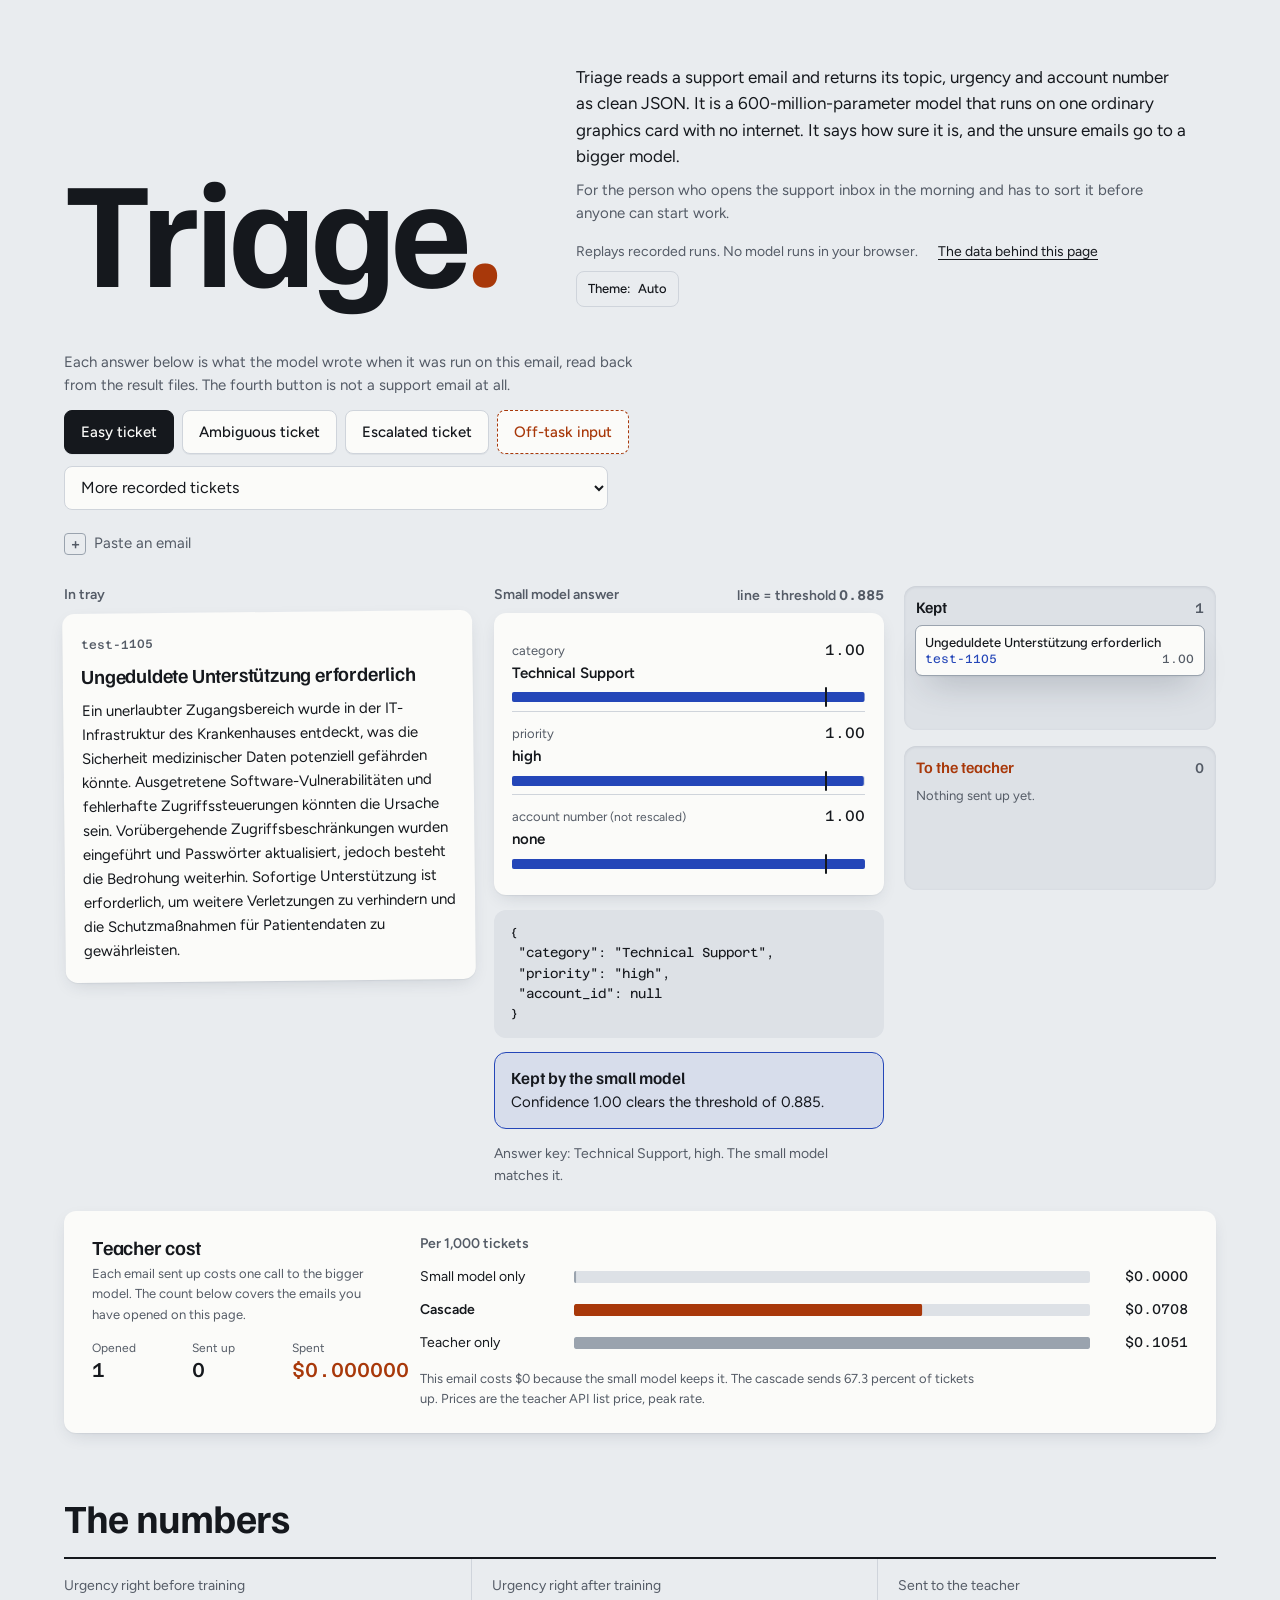
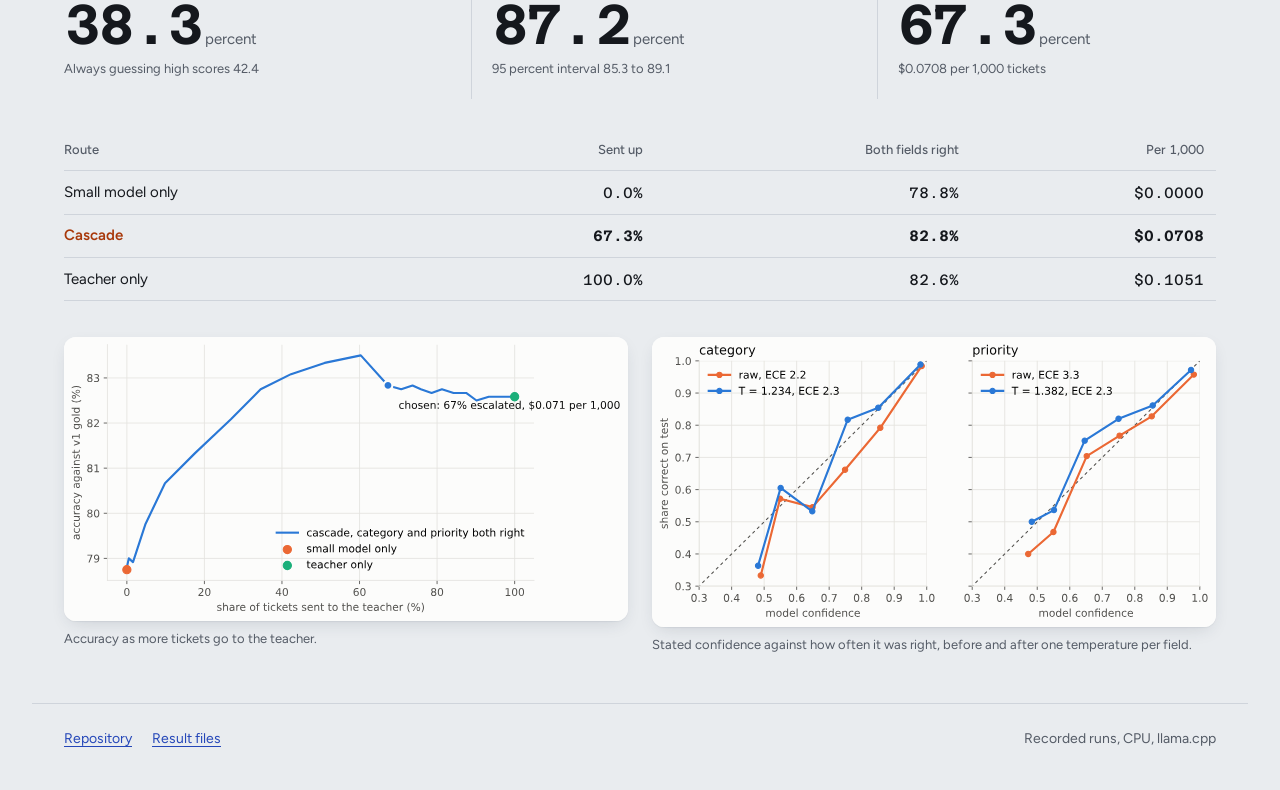
==== commit a6e81c46: "feat(site): redesign the demo as a sorting desk Each ticket's confidence bars fill against the thres" ====
--- a/site/index.html
+++ b/site/index.html
@@ -5,226 +5,132 @@
 <meta name="viewport" content="width=device-width, initial-scale=1">
 <title>Triage, a small model that sorts support email</title>
 <meta name="description" content="A 600-million-parameter model reads a support email and returns topic, urgency and account number as JSON, says how sure it is, and hands the unsure ones to a bigger model. Recorded runs, replayed.">
-<link rel="icon" href="[data-uri]">
-<link rel="stylesheet" href="kit.css">
-<script src="data/demo.js"></script>
-<script src="kit.js" defer></script>
-<style>
-/* Page-only styles. Every colour is a kit token, so the kit's measured contrast holds. */
-.d-buttons { display: flex; flex-wrap: wrap; gap: var(--k-s2); margin: var(--k-s4) 0 var(--k-s3); }
-.d-buttons button, .d-row button {
-  font: inherit; font-size: var(--k-text-sm); padding: var(--k-s2) var(--k-s4); min-height: 44px;
-  border: var(--k-bw-mid) solid var(--k-rule); border-radius: var(--k-r-pill);
-  background: var(--k-panel); color: var(--k-ink); cursor: pointer;
-}
-.d-buttons button[aria-pressed="true"] { background: var(--k-signal); color: var(--k-on-signal); border-color: var(--k-signal); }
-.d-buttons button:last-child { border-style: dashed; }
-.d-row { display: flex; flex-wrap: wrap; gap: var(--k-s2); align-items: center; margin-bottom: var(--k-s3); }
-.d-row select { font: inherit; font-size: var(--k-text-sm); min-height: 44px; max-width: 100%; flex: 1 1 16rem;
-  background: var(--k-panel); color: var(--k-ink); border: var(--k-bw-mid) solid var(--k-rule); border-radius: var(--k-r-sm); padding: 0 var(--k-s2); }
-.d-paste { width: 100%; min-height: 6rem; font: inherit; font-size: var(--k-text-sm); background: var(--k-panel); color: var(--k-ink);
-  border: var(--k-bw-mid) solid var(--k-rule); border-radius: var(--k-r-sm); padding: var(--k-s2); box-sizing: border-box; }
-.d-grid { display: grid; gap: var(--k-s4); grid-template-columns: 1fr; margin-top: var(--k-s4); }
-@media (min-width: 52em) { .d-grid { grid-template-columns: 1fr 1fr; } }
-.d-card { background: var(--k-panel); border: var(--k-bw-hair) solid var(--k-rule); border-radius: var(--k-r-md); padding: var(--k-s4); box-shadow: var(--k-elev-1); min-width: 0; }
-.d-card h3 { margin: 0 0 var(--k-s2); font-size: var(--k-text-sm); letter-spacing: var(--k-track-label); text-transform: uppercase; color: var(--k-slate); }
-.d-pre { white-space: pre-wrap; word-break: break-word; font-family: var(--k-font-mono); font-size: var(--k-text-sm); margin: 0; max-height: 16rem; overflow: auto; }
-.d-bar { margin: var(--k-s3) 0; }
-.d-bar__top { display: flex; justify-content: space-between; gap: var(--k-s2); font-size: var(--k-text-sm); }
-.d-bar__track { position: relative; height: 12px; background: var(--k-sunken); border-radius: var(--k-r-pill); margin-top: 4px; }
-.d-bar__fill { position: absolute; inset: 0 auto 0 0; background: var(--k-signal); border-radius: var(--k-r-pill); }
-.d-bar__fill--low { background: var(--k-ember); }
-.d-bar__mark { position: absolute; top: -4px; bottom: -4px; width: 2px; background: var(--k-ink); }
-.d-verdict { margin-top: var(--k-s4); padding: var(--k-s3); border-radius: var(--k-r-sm); border: var(--k-bw-mid) solid var(--k-signal); background: var(--k-signal-wash); }
-.d-verdict--up { border-color: var(--k-ember); background: var(--k-ember-wash); }
-.d-verdict strong { display: block; }
-.d-meter { display: grid; grid-template-columns: 9rem 1fr 5.5rem; gap: var(--k-s2); align-items: center; font-size: var(--k-text-sm); margin: var(--k-s2) 0; }
-.d-meter__track { height: 12px; background: var(--k-sunken); border-radius: var(--k-r-pill); position: relative; }
-.d-meter__fill { position: absolute; inset: 0 auto 0 0; background: var(--k-slate); border-radius: var(--k-r-pill); min-width: 2px; }
-.d-meter__fill--now { background: var(--k-signal); }
-.d-num { font-family: var(--k-font-mono); text-align: right; }
-.d-key { font-size: var(--k-text-sm); color: var(--k-slate); margin-top: var(--k-s2); }
-.d-table { width: 100%; border-collapse: collapse; font-size: var(--k-text-sm); }
-.d-table th, .d-table td { text-align: left; padding: var(--k-s2); border-bottom: var(--k-bw-hair) solid var(--k-rule); }
-.d-fig img { width: 100%; height: auto; background: #fcfcfb; border-radius: var(--k-r-sm); }
-</style>
+<meta name="theme-color" content="#e9ecef" media="(prefers-color-scheme: light)">
+<meta name="theme-color" content="#121417" media="(prefers-color-scheme: dark)">
+<link rel="icon" href="data:image/svg+xml,%3Csvg xmlns='http://www.w3.org/2000/svg' viewBox='0 0 32 32'%3E%3Crect x='3' y='6' width='18' height='22' rx='3' fill='%232446b8'/%3E%3Crect x='13' y='3' width='16' height='20' rx='3' fill='%23a8380a'/%3E%3C/svg%3E">
+<link rel="preconnect" href="https://fonts.googleapis.com">
+<link rel="preconnect" href="https://fonts.gstatic.com" crossorigin>
+<link rel="stylesheet" href="https://fonts.googleapis.com/css2?family=Familjen+Grotesk:wght@600;700&family=Figtree:wght@400;500;600&family=Azeret+Mono:wght@400;500;600&display=swap">
+<link rel="stylesheet" href="styles.css">
+<script>
+  // Set the saved theme before first paint so the page does not flash.
+  try { var t = localStorage.getItem('triage-theme'); if (t === 'light' || t === 'dark') { document.documentElement.setAttribute('data-theme', t); } } catch (e) {}
+</script>
+<script src="data/demo.js" defer></script>
+<script src="app.js" defer></script>
 </head>
 <body>
+<a class="skip" href="#desk-h">Skip to the demo</a>
 
-<header class="k-hero" data-k-hero-wash>
-  <div class="k-hero__wash" data-k-wash></div>
-  <div class="k-container k-hero__inner">
-    <span class="k-hero__eyebrow">Project</span>
-    <h1 class="k-hero__title">Triage</h1>
-    <p class="k-hero__what">Triage reads a support email and returns its topic, urgency and account number as clean JSON. It is a 600-million-parameter model that runs on one ordinary graphics card with no internet. It says how sure it is, and the unsure emails go to a bigger model.</p>
-    <p class="k-hero__who">For the person who opens the support inbox in the morning and has to sort it before anyone can start work.</p>
-    <div class="k-hero__meta">
-      <span class="k-format-badge">Replays recorded runs. No model runs in your browser.</span>
+<header class="wrap mast">
+  <h1 class="wordmark" translate="no">Triage<span>.</span></h1>
+  <div>
+    <p class="lede">Triage reads a support email and returns its topic, urgency and account number as clean JSON. It is a 600-million-parameter model that runs on one ordinary graphics card with no internet. It says how sure it is, and the unsure emails go to a bigger model.</p>
+    <p class="who">For the person who opens the support inbox in the morning and has to sort it before anyone can start work.</p>
+    <div class="meta">
+      <span>Replays recorded runs. No model runs in your browser.</span>
       <a href="data/demo.json">The data behind this page</a>
-      <button class="k-theme-toggle" type="button" data-k-theme-toggle>Theme: <span data-k-theme-label>Auto</span></button>
+      <button class="btn btn--quiet" type="button" id="theme">Theme: <span id="theme-label">Auto</span></button>
     </div>
   </div>
 </header>
 
-<main class="k-container">
+<main id="main">
+  <section class="wrap" aria-labelledby="desk-h">
+    <h2 class="sr" id="desk-h">Pick an email</h2>
+    <div class="controls">
+      <p class="who intro">Each answer below is what the model wrote when it was run on this email, read back from the result files. The fourth button is not a support email at all.</p>
+      <div class="picks" role="group" aria-label="Examples">
+        <button class="btn" type="button" data-pick="easy" aria-pressed="false">Easy ticket</button>
+        <button class="btn" type="button" data-pick="ambiguous" aria-pressed="false">Ambiguous ticket</button>
+        <button class="btn" type="button" data-pick="escalated" aria-pressed="false">Escalated ticket</button>
+        <button class="btn btn--surprise" type="button" data-pick="off_task" aria-pressed="false">Off-task input</button>
+      </div>
+      <div class="more">
+        <label class="sr" for="picker">More recorded tickets</label>
+        <select id="picker"><option value="">More recorded tickets</option></select>
+      </div>
+      <details class="paste">
+        <summary>Paste an email</summary>
+        <label class="sr" for="paste">Email text</label>
+        <textarea id="paste" name="email" autocomplete="off" spellcheck="false" placeholder="Subject: …&#10;&#10;Email: …"></textarea>
+        <div class="paste__row">
+          <button class="btn" type="button" id="paste-go">Look it up</button>
+          <p class="paste__msg" id="paste-msg" aria-live="polite"></p>
+        </div>
+      </details>
+    </div>
 
-  <section class="k-section" aria-labelledby="try-h">
-    <h2 class="k-section__title" id="try-h">Pick an email</h2>
-    <p class="k-section__lede">Each answer below is what the model wrote when it was run on this email, read back from the result files. The fourth button is not a support email at all.</p>
+    <div class="desk" id="desk">
+      <div>
+        <p class="col__label"><span>In tray</span></p>
+        <article class="slip slip--ticket" id="slip" aria-labelledby="slip-subject">
+          <span class="slip__id" id="slip-id"></span>
+          <h3 class="slip__subject" id="slip-subject"></h3>
+          <p class="slip__body" id="email"></p>
+          <p class="slip__flag" id="slip-flag"></p>
+        </article>
+      </div>
 
-    <div class="d-buttons" role="group" aria-label="Examples">
-      <button type="button" data-pick="easy" aria-pressed="false">Easy ticket</button>
-      <button type="button" data-pick="ambiguous" aria-pressed="false">Ambiguous ticket</button>
-      <button type="button" data-pick="escalated" aria-pressed="false">Escalated ticket</button>
-      <button type="button" data-pick="off_task" aria-pressed="false">Off-task input</button>
-    </div>
-    <div class="d-row">
-      <label class="k-sr-only" for="picker">More recorded tickets</label>
-      <select id="picker"><option value="">More recorded tickets</option></select>
-    </div>
-    <details>
-      <summary>Paste an email</summary>
-      <label class="k-sr-only" for="paste">Email text</label>
-      <textarea id="paste" class="d-paste" placeholder="Subject: ...&#10;&#10;Email: ..."></textarea>
-      <div class="d-row"><button type="button" id="paste-go">Look it up</button></div>
-      <p class="d-key" id="paste-msg" aria-live="polite"></p>
-    </details>
+      <div class="reading">
+        <p class="col__label col__label--tight"><span>Small model answer</span><span>line = threshold <span class="num" id="thr"></span></span></p>
+        <div class="bars" id="bars"></div>
+        <pre class="json" id="json" translate="no" aria-label="The small model's JSON answer"></pre>
+        <div class="verdict" id="verdict" aria-live="polite"></div>
+        <p class="key" id="key"></p>
+      </div>
 
-    <div class="d-grid">
-      <div class="d-card">
-        <h3>Email</h3>
-        <pre class="d-pre" id="email"></pre>
-      </div>
-      <div class="d-card">
-        <h3>Small model answer</h3>
-        <pre class="d-pre" id="json"></pre>
-        <div id="bars"></div>
-        <div id="verdict" class="d-verdict" aria-live="polite"></div>
-        <p class="d-key" id="key"></p>
+      <div class="trays">
+        <section class="tray" aria-labelledby="kept-h">
+          <h3 class="tray__head" id="kept-h">Kept <span class="tray__count num" id="kept-n">0</span></h3>
+          <p class="tray__empty" id="kept-empty">Nothing sorted yet.</p>
+          <ol id="kept"></ol>
+        </section>
+        <section class="tray tray--up" aria-labelledby="up-h">
+          <h3 class="tray__head" id="up-h">To the teacher <span class="tray__count num" id="up-n">0</span></h3>
+          <p class="tray__empty" id="up-empty">Nothing sent up yet.</p>
+          <ol id="up"></ol>
+        </section>
       </div>
     </div>
 
-    <div class="d-card" style="margin-top: var(--k-s4)">
-      <h3>Teacher cost per 1,000 tickets</h3>
-      <div id="meter"></div>
-      <p class="d-key" id="meter-note"></p>
+    <section class="bill" aria-labelledby="bill-h">
+      <div>
+        <h2 id="bill-h">Teacher cost</h2>
+        <p class="bill__note bill__intro">Each email sent up costs one call to the bigger model. The count below covers the emails you have opened on this page.</p>
+        <dl class="session">
+          <div><dt>Opened</dt><dd class="num" id="s-open">0</dd></div>
+          <div><dt>Sent up</dt><dd class="num" id="s-up">0</dd></div>
+          <div><dt>Spent</dt><dd class="num cost" id="s-cost">$0.000000</dd></div>
+        </dl>
+      </div>
+      <div>
+        <p class="col__label">Per 1,000 tickets</p>
+        <div id="meter"></div>
+        <p class="bill__note" id="meter-note"></p>
+      </div>
+    </section>
+  </section>
+
+  <section class="wrap numbers" aria-labelledby="num-h">
+    <h2 id="num-h">The numbers</h2>
+    <div class="claims" id="claims"></div>
+    <div class="table-wrap">
+      <table id="cascade-table"></table>
+    </div>
+    <div class="figs">
+      <figure><img src="data/cascade.svg" width="531" height="267" loading="lazy" decoding="async" alt="Accuracy against the share of tickets sent to the teacher. The line rises from the small model alone and passes the teacher-only point."><figcaption>Accuracy as more tickets go to the teacher.</figcaption></figure>
+      <figure><img src="data/reliability.svg" width="528" height="271" loading="lazy" decoding="async" alt="Reliability diagram for category and priority before and after temperature scaling."><figcaption>Stated confidence against how often it was right, before and after one temperature per field.</figcaption></figure>
     </div>
   </section>
-
-  <section class="k-section" aria-labelledby="num-h">
-    <h2 class="k-section__title" id="num-h">The numbers</h2>
-    <div class="k-claim-strip" id="claims"></div>
-    <table class="d-table" id="cascade-table" style="margin-top: var(--k-s5)"></table>
-    <div class="d-grid">
-      <figure class="d-fig"><img src="data/cascade.svg" alt="Accuracy against the share of tickets sent to the teacher. The line rises from the small model alone and passes the teacher-only point."><figcaption class="d-key">Accuracy as more tickets go to the teacher.</figcaption></figure>
-      <figure class="d-fig"><img src="data/reliability.svg" alt="Reliability diagram for category and priority before and after temperature scaling."><figcaption class="d-key">Stated confidence against how often it was right, before and after one temperature per field.</figcaption></figure>
-    </div>
-  </section>
-
 </main>
 
-<footer class="k-footer">
-  <div class="k-container k-footer__row">
-    <ul class="k-footer__links">
-      <li><a href="https://github.com/samad-zeeshan/Triage-0.6B">Repository</a></li>
-      <li><a href="https://github.com/samad-zeeshan/Triage-0.6B/tree/main/eval/results">Result files</a></li>
-    </ul>
-    <span class="k-format-badge">Recorded runs, CPU, llama.cpp</span>
-  </div>
+<footer class="wrap foot">
+  <ul>
+    <li><a href="https://github.com/samad-zeeshan/Triage-0.6B">Repository</a></li>
+    <li><a href="https://github.com/samad-zeeshan/Triage-0.6B/tree/main/eval/results">Result files</a></li>
+  </ul>
+  <span>Recorded runs, CPU, llama.cpp</span>
 </footer>
-
-<script>
-document.addEventListener('DOMContentLoaded', function () {
-  Kit.loadData('triage', 'data/demo.json').then(function (d) {
-    var esc = Kit.escapeHtml;
-    var all = {};
-    Object.keys(d.featured).forEach(function (k) { all[k] = d.featured[k]; });
-    d.tickets.forEach(function (t) { all[t.id] = t; });
-    var pct = function (x) { return (100 * x).toFixed(1); };
-    var money = function (x) { return '$' + x.toFixed(4); };
-
-    var picker = document.getElementById('picker');
-    d.tickets.forEach(function (t) {
-      var o = document.createElement('option');
-      o.value = t.id;
-      o.textContent = t.email.split('\n')[0].replace('Subject: ', '').slice(0, 70);
-      picker.appendChild(o);
-    });
-
-    function bar(label, value, note) {
-      var low = value < d.threshold;
-      return '<div class="d-bar"><div class="d-bar__top"><span>' + esc(label) + '</span><span class="d-num">' +
-        value.toFixed(2) + (note ? ' ' + esc(note) : '') + '</span></div><div class="d-bar__track">' +
-        '<div class="d-bar__fill' + (low ? ' d-bar__fill--low' : '') + '" style="width:' + (100 * value).toFixed(1) + '%"></div>' +
-        '<div class="d-bar__mark" style="left:' + (100 * d.threshold).toFixed(1) + '%" title="threshold"></div></div></div>';
-    }
-
-    function meter(e) {
-      var max = d.cost_per_1000.teacher;
-      var rows = [['Small model only', d.cost_per_1000.small, false], ['Cascade', d.cost_per_1000.cascade, true], ['Teacher only', d.cost_per_1000.teacher, false]];
-      document.getElementById('meter').innerHTML = rows.map(function (r) {
-        return '<div class="d-meter"><span>' + r[0] + '</span><div class="d-meter__track"><div class="d-meter__fill' + (r[2] ? ' d-meter__fill--now' : '') +
-          '" style="width:' + (100 * r[1] / max).toFixed(1) + '%"></div></div><span class="d-num">' + money(r[1]) + '</span></div>';
-      }).join('');
-      document.getElementById('meter-note').textContent = 'This email costs ' + (e.escalate ? money(d.teacher.cost_per_ticket) + ' because it goes to the teacher.' : '$0 because the small model keeps it.') +
-        ' The cascade sends ' + pct(d.escalated_share) + ' percent of tickets up. Prices are the teacher API list price, peak rate.';
-    }
-
-    function show(e, button) {
-      document.querySelectorAll('[data-pick]').forEach(function (b) { b.setAttribute('aria-pressed', String(b === button)); });
-      document.getElementById('email').textContent = e.email;
-      document.getElementById('json').textContent = JSON.stringify(e.pred, null, 1);
-      document.getElementById('bars').innerHTML =
-        bar('category: ' + (e.pred.category || 'none'), e.confidence.category.chosen) +
-        bar('priority: ' + (e.pred.priority || 'none'), e.confidence.priority.chosen) +
-        bar('account number: ' + (e.pred.account_id || 'none'), e.account_confidence, '(not rescaled)');
-      var v = document.getElementById('verdict');
-      v.className = 'd-verdict' + (e.escalate ? ' d-verdict--up' : '');
-      var line = e.escalate
-        ? '<strong>Sent to the teacher</strong>Confidence ' + e.ticket_confidence.toFixed(2) + ' is below the threshold of ' + d.threshold.toFixed(3) + '.'
-        : '<strong>Kept by the small model</strong>Confidence ' + e.ticket_confidence.toFixed(2) + ' clears the threshold of ' + d.threshold.toFixed(3) + '.';
-      if (e.escalate && e.teacher) { line += '<br>Teacher answer: <span class="k-mono">' + esc(JSON.stringify(e.teacher)) + '</span>'; }
-      v.innerHTML = line;
-      var key = document.getElementById('key');
-      if (e.gold) {
-        var same = e.pred.category === e.gold.category && e.pred.priority === e.gold.priority;
-        key.textContent = 'Answer key: ' + e.gold.category + ', ' + e.gold.priority + '. The small model ' + (same ? 'matches it.' : 'does not match it.');
-      } else {
-        key.textContent = e.note || '';
-      }
-      meter(e);
-    }
-
-    document.querySelectorAll('[data-pick]').forEach(function (b) {
-      b.addEventListener('click', function () { show(d.featured[b.getAttribute('data-pick')], b); });
-    });
-    picker.addEventListener('change', function () { if (picker.value) { show(all[picker.value], null); } });
-    document.getElementById('paste-go').addEventListener('click', function () {
-      var text = document.getElementById('paste').value.trim().replace(/\s+/g, ' ');
-      var hit = Object.keys(all).map(function (k) { return all[k]; }).filter(function (e) { return e.email.trim().replace(/\s+/g, ' ') === text; })[0];
-      var msg = document.getElementById('paste-msg');
-      if (hit) { msg.textContent = 'Found in the recorded runs.'; show(hit, null); }
-      else { msg.textContent = 'That email is not in the recorded runs. This page cannot run the model. Clone the repository and run make serve to try your own.'; }
-    });
-
-    var h = d.headline;
-    document.getElementById('claims').innerHTML = [
-      ['Urgency right before training', h.base_priority.toFixed(1), 'percent', 'Always guessing high scores ' + h.trivial_priority.toFixed(1)],
-      ['Urgency right after training', h.tuned_priority.toFixed(1), 'percent', '95 percent interval ' + h.tuned_priority_ci[0].toFixed(1) + ' to ' + h.tuned_priority_ci[1].toFixed(1)],
-      ['Sent to the teacher', pct(d.escalated_share), 'percent', money(d.cost_per_1000.cascade) + ' per 1,000 tickets']
-    ].map(function (c) {
-      return '<div class="k-claim"><span class="k-claim__label">' + c[0] + '</span><span class="k-claim__value">' + c[1] +
-        '</span> <span class="k-claim__unit">' + c[2] + '</span><span class="k-claim__source">' + c[3] + '</span></div>';
-    }).join('');
-    var c = d.cascade;
-    document.getElementById('cascade-table').innerHTML = '<caption class="k-sr-only">Cascade routes compared</caption>' +
-      '<thead><tr><th scope="col">Route</th><th scope="col">Sent up</th><th scope="col">Both fields right</th><th scope="col">Per 1,000</th></tr></thead><tbody>' +
-      [['Small model only', 0, c.student.acc, 0], ['Cascade', c.chosen.escalated, c.chosen.acc, c.chosen.cost_per_1000], ['Teacher only', 1, c.teacher.acc, c.teacher.cost_per_1000]]
-        .map(function (r) { return '<tr><td>' + r[0] + '</td><td>' + pct(r[1]) + '%</td><td>' + pct(r[2]) + '%</td><td>' + money(r[3]) + '</td></tr>'; }).join('') + '</tbody>';
-
-    show(d.featured.easy, document.querySelector('[data-pick="easy"]'));
-  })['catch'](function (err) { console.error(err); });
-});
-</script>
 </body>
 </html>
--- a/site/styles.css
+++ b/site/styles.css
@@ -0,0 +1,247 @@
+/* The sorting desk: paper slips on a pale desk, two trays, and a teacher bill that climbs.
+
+   Radius rule: slips and trays 12px, controls 8px, bars 2px. */
+
+:root {
+  --desk: #e9ecef;
+  --desk-deep: #dde1e6;
+  --paper: #fbfbf9;
+  --ink: #15181d;
+  --ink-soft: #545b66;
+  --rule: #cfd4db;
+  --rule-strong: #9aa3ae;
+  --accent: #2446b8;
+  --accent-wash: rgb(36 70 184 / .09);
+  --on-accent: #f6f7fb;
+  --signal: #a8380a;
+  --signal-wash: rgb(168 56 10 / .09);
+  --on-signal: #fff8f3;
+  --shadow: 0 1px 1px rgb(40 52 70 / .06), 0 6px 18px -6px rgb(40 52 70 / .18);
+  --shadow-lift: 0 2px 2px rgb(40 52 70 / .06), 0 18px 34px -12px rgb(40 52 70 / .28);
+  --tray-inset: inset 0 1px 3px rgb(40 52 70 / .12);
+
+  --display: "Familjen Grotesk", "Arial Narrow", sans-serif;
+  --text: "Figtree", "Segoe UI", sans-serif;
+  --mono: "Azeret Mono", ui-monospace, Consolas, monospace;
+
+  --r-slip: 12px;
+  --r-ctl: 8px;
+  --r-bar: 2px;
+  --ease-out: cubic-bezier(.23, 1, .32, 1);
+  --ease-in-out: cubic-bezier(.77, 0, .175, 1);
+  --z-skip: 3;
+  color-scheme: light;
+}
+@media (prefers-color-scheme: dark) {
+  :root:not([data-theme="light"]) {
+    --desk: #121417; --desk-deep: #0c0e10; --paper: #1b1e23; --ink: #e8eaed; --ink-soft: #a2a9b3;
+    --rule: #2b3037; --rule-strong: #4a525c; --accent: #8fa8ff; --accent-wash: rgb(143 168 255 / .1);
+    --on-accent: #0d1430; --signal: #ff8f57; --signal-wash: rgb(255 143 87 / .1); --on-signal: #2a1003;
+    --shadow: 0 1px 1px rgb(0 0 0 / .3), 0 8px 20px -8px rgb(0 0 0 / .6);
+    --shadow-lift: 0 2px 2px rgb(0 0 0 / .3), 0 18px 34px -12px rgb(0 0 0 / .7);
+    --tray-inset: inset 0 1px 3px rgb(0 0 0 / .5);
+    color-scheme: dark;
+  }
+}
+:root[data-theme="dark"] {
+  --desk: #121417; --desk-deep: #0c0e10; --paper: #1b1e23; --ink: #e8eaed; --ink-soft: #a2a9b3;
+  --rule: #2b3037; --rule-strong: #4a525c; --accent: #8fa8ff; --accent-wash: rgb(143 168 255 / .1);
+  --on-accent: #0d1430; --signal: #ff8f57; --signal-wash: rgb(255 143 87 / .1); --on-signal: #2a1003;
+  --shadow: 0 1px 1px rgb(0 0 0 / .3), 0 8px 20px -8px rgb(0 0 0 / .6);
+  --shadow-lift: 0 2px 2px rgb(0 0 0 / .3), 0 18px 34px -12px rgb(0 0 0 / .7);
+  --tray-inset: inset 0 1px 3px rgb(0 0 0 / .5);
+  color-scheme: dark;
+}
+
+* { box-sizing: border-box; }
+html { -webkit-text-size-adjust: 100%; scrollbar-color: var(--rule-strong) var(--desk); }
+body { caret-color: var(--accent); }
+body { margin: 0; background: var(--desk); color: var(--ink); font: 400 1rem/1.55 var(--text); }
+::selection { background: var(--accent); color: var(--on-accent); }
+a { color: var(--accent); text-underline-offset: .2em; text-decoration-thickness: 1px; }
+a:hover { text-decoration-thickness: 2px; }
+:focus-visible { outline: 2px solid var(--accent); outline-offset: 3px; }
+button, select, textarea { font: inherit; color: inherit; touch-action: manipulation; -webkit-tap-highlight-color: transparent; }
+.num { font-family: var(--mono); font-variant-numeric: tabular-nums slashed-zero; }
+.sr { position: absolute; width: 1px; height: 1px; overflow: hidden; clip-path: inset(50%); white-space: nowrap; }
+.wrap { max-width: 76rem; margin: 0 auto; padding-inline: 16px; }
+@media (min-width: 48em) { .wrap { padding-inline: 32px; } }
+.skip { position: absolute; left: 16px; top: -3rem; background: var(--ink); color: var(--paper); padding: .5rem .75rem; border-radius: var(--r-ctl); z-index: var(--z-skip); }
+.skip:focus { top: .75rem; }
+
+/* Masthead */
+.mast { display: grid; gap: 1rem 3rem; padding-top: 2.75rem; padding-bottom: 2rem; align-items: end; }
+@media (min-width: 56em) { .mast { grid-template-columns: auto minmax(0, 40rem); padding-top: 4rem; } }
+.wordmark { margin: 0; font: 700 clamp(4rem, 14vw, 9.5rem)/.82 var(--display); letter-spacing: -.035em; }
+.wordmark span { color: var(--signal); }
+.lede { margin: 0 0 .6rem; font-size: 1.0625rem; max-width: 60ch; text-wrap: pretty; }
+.who { margin: 0 0 1rem; color: var(--ink-soft); font-size: .9375rem; max-width: 60ch; text-wrap: pretty; }
+.meta { display: flex; flex-wrap: wrap; gap: .5rem 1.25rem; align-items: center; font-size: .875rem; color: var(--ink-soft); }
+.meta a { color: var(--ink); }
+
+/* Buttons: one component, real states. */
+.btn {
+  display: inline-flex; align-items: center; gap: .5rem; min-height: 44px; padding: .55rem 1rem;
+  font-weight: 500; font-size: .9375rem; line-height: 1.2;
+  background: var(--paper); color: var(--ink); border: 1px solid var(--rule); border-radius: var(--r-ctl);
+  box-shadow: 0 1px 0 rgb(40 52 70 / .06); cursor: pointer;
+  transition: background-color 160ms ease, border-color 160ms ease, color 160ms ease, transform 120ms var(--ease-out);
+}
+@media (hover: hover) and (pointer: fine) { .btn:hover:not(:disabled) { border-color: var(--rule-strong); } }
+.btn:active:not(:disabled) { transform: scale(.97); }
+.btn:disabled { opacity: .45; cursor: not-allowed; }
+.btn[aria-busy="true"] { cursor: progress; color: var(--ink-soft); }
+.btn[aria-pressed="true"] { background: var(--ink); color: var(--paper); border-color: var(--ink); }
+.btn--quiet { background: transparent; box-shadow: none; min-height: 36px; padding: .3rem .7rem; font-size: .8125rem; }
+.btn--surprise { border-style: dashed; border-color: var(--signal); color: var(--signal); }
+.btn--surprise[aria-pressed="true"] { background: var(--signal); color: var(--on-signal); border-color: var(--signal); border-style: solid; }
+
+/* Controls row */
+.controls { display: grid; gap: .75rem; margin-bottom: 1.25rem; }
+.picks { display: flex; flex-wrap: wrap; gap: .5rem; }
+.more { display: flex; flex-wrap: wrap; gap: .5rem .75rem; align-items: center; }
+.more select {
+  flex: 1 1 16rem; width: 100%; min-width: 0; max-width: 34rem; min-height: 44px; padding: 0 .75rem; background: var(--paper);
+  border: 1px solid var(--rule); border-radius: var(--r-ctl);
+}
+.paste summary { cursor: pointer; font-size: .9375rem; min-height: 44px; display: inline-flex; align-items: center; color: var(--ink-soft); }
+.paste summary:hover { color: var(--ink); }
+.paste textarea {
+  display: block; width: 100%; min-height: 7rem; padding: .75rem; margin: .25rem 0 .5rem; resize: vertical;
+  background: var(--paper); border: 1px solid var(--rule); border-radius: var(--r-ctl); font-size: .9375rem;
+}
+.paste textarea::placeholder { color: var(--ink-soft); }
+.paste__row { display: flex; flex-wrap: wrap; gap: .75rem; align-items: center; }
+.paste__msg { margin: 0; font-size: .875rem; color: var(--ink-soft); }
+.paste__msg[data-state="miss"] { color: var(--signal); }
+
+/* The desk: in tray, reading, out trays. */
+.desk { display: grid; gap: 1.25rem; grid-template-columns: minmax(0, 1fr); }
+@media (min-width: 60em) { .desk { grid-template-columns: minmax(0, 1.05fr) minmax(0, 1fr) minmax(0, .8fr); align-items: start; } }
+.col__label { display: flex; justify-content: space-between; gap: .5rem; margin: 0 0 .5rem; font: 600 .875rem/1.3 var(--text); color: var(--ink-soft); }
+
+.slip {
+  background: var(--paper); border-radius: var(--r-slip); box-shadow: var(--shadow); padding: 1.1rem 1.15rem 1.25rem;
+  position: relative; min-width: 0;
+}
+.slip__id { font: 500 .75rem/1 var(--mono); color: var(--ink-soft); }
+.slip__subject { margin: .5rem 0 .6rem; font: 600 1.25rem/1.25 var(--display); letter-spacing: -.01em; text-wrap: balance; overflow-wrap: anywhere; }
+.slip__body { margin: 0; font-size: .9375rem; line-height: 1.6; color: var(--ink); max-height: 17rem; overflow: auto; overflow-wrap: anywhere; white-space: pre-wrap; }
+.slip__flag { display: none; margin-top: .9rem; padding: .45rem .6rem; border: 1px solid var(--signal); border-radius: 6px; background: var(--signal-wash); color: var(--signal); font-weight: 500; font-size: .875rem; }
+.slip[data-kind="off-task"] .slip__flag { display: block; }
+@media (min-width: 60em) { .slip--ticket { transform: rotate(-.6deg); } }
+
+.reading { display: grid; gap: .9rem; }
+.bars { background: var(--paper); border-radius: var(--r-slip); box-shadow: var(--shadow); padding: 1rem 1.15rem 1.1rem; }
+.bar { padding: .55rem 0; }
+.bar + .bar { border-top: 1px solid var(--rule); }
+.bar__top { display: flex; justify-content: space-between; align-items: baseline; gap: .75rem; font-size: .9375rem; }
+.bar__field { color: var(--ink-soft); font-size: .8125rem; }
+.bar__value { font-weight: 600; overflow-wrap: anywhere; }
+.bar__track { position: relative; height: 10px; margin-top: .45rem; background: var(--desk-deep); border-radius: var(--r-bar); }
+.bar__fill {
+  position: absolute; inset: 0; background: var(--accent); border-radius: var(--r-bar);
+  transform-origin: left center; transform: scaleX(0);
+}
+.bar[data-low="true"] .bar__fill { background: var(--signal); }
+.bar__mark { position: absolute; top: -5px; bottom: -5px; width: 2px; background: var(--ink); border-radius: 1px; }
+.bar__note { font-size: .75rem; color: var(--ink-soft); }
+.bars__foot { margin: .6rem 0 0; font-size: .8125rem; color: var(--ink-soft); }
+
+.json { margin: 0; padding: .85rem 1rem; background: var(--desk-deep); border-radius: var(--r-slip); font: 400 .8125rem/1.55 var(--mono); white-space: pre-wrap; overflow-wrap: anywhere; }
+
+.verdict { padding: .85rem 1rem; border-radius: var(--r-slip); border: 1px solid var(--accent); background: var(--accent-wash); font-size: .9375rem; }
+.verdict strong { display: block; font: 600 1.0625rem/1.3 var(--display); margin-bottom: .15rem; }
+.verdict[data-up="true"] { border-color: var(--signal); background: var(--signal-wash); }
+.verdict .teacher { display: block; margin-top: .35rem; font: 400 .8125rem/1.5 var(--mono); overflow-wrap: anywhere; }
+.key { margin: 0; font-size: .875rem; color: var(--ink-soft); }
+
+/* Out trays */
+.trays { display: grid; gap: 1rem; grid-template-columns: minmax(0, 1fr); }
+@media (min-width: 30em) and (max-width: 59.99em) { .trays { grid-template-columns: minmax(0, 1fr) minmax(0, 1fr); } }
+.tray { background: var(--desk-deep); border-radius: var(--r-slip); box-shadow: var(--tray-inset); padding: .75rem; min-height: 9rem; }
+.tray__head { display: flex; justify-content: space-between; align-items: baseline; gap: .5rem; margin: 0 0 .6rem; font: 600 1rem/1.2 var(--display); }
+.tray__count { font: 500 .875rem/1 var(--mono); color: var(--ink-soft); }
+.tray--up .tray__head { color: var(--signal); }
+.tray ol { list-style: none; margin: 0; padding: 0; display: grid; gap: .4rem; }
+.tray__empty { margin: 0; font-size: .8125rem; color: var(--ink-soft); }
+.stub {
+  background: var(--paper); border-radius: 6px; padding: .45rem .6rem; box-shadow: var(--shadow);
+  font-size: .8125rem; line-height: 1.35;
+}
+.stub[data-current="true"] { box-shadow: var(--shadow-lift); outline: 1px solid var(--rule-strong); }
+.stub__subject { display: block; overflow: hidden; text-overflow: ellipsis; white-space: nowrap; font-weight: 500; }
+.stub__meta { display: flex; justify-content: space-between; gap: .5rem; color: var(--ink-soft); font: 400 .75rem/1.4 var(--mono); }
+.stub__meta .odd { color: var(--signal); }
+
+/* The teacher bill */
+.bill { margin-top: 1.5rem; display: grid; gap: 1.25rem 2.5rem; background: var(--paper); border-radius: var(--r-slip); box-shadow: var(--shadow); padding: 1.25rem 1.15rem; }
+@media (min-width: 56em) { .bill { grid-template-columns: minmax(0, 18rem) minmax(0, 1fr); padding: 1.5rem 1.75rem; } }
+.bill h2 { margin: 0 0 .35rem; font: 600 1.25rem/1.2 var(--display); letter-spacing: -.01em; }
+.session { display: grid; grid-template-columns: repeat(3, minmax(0, 1fr)); gap: .75rem; margin-top: .9rem; }
+.session div { min-width: 0; }
+.session dt { font-size: .75rem; color: var(--ink-soft); }
+.session dd { margin: 0; font: 500 1.25rem/1.2 var(--mono); font-variant-numeric: tabular-nums; }
+.session dd.cost { color: var(--signal); }
+.meter { display: grid; grid-template-columns: minmax(6.5rem, 9rem) minmax(0, 1fr) 5.5rem; gap: .6rem; align-items: center; font-size: .875rem; padding: .35rem 0; }
+.meter__track { position: relative; height: 12px; background: var(--desk-deep); border-radius: var(--r-bar); overflow: hidden; }
+.meter__fill { position: absolute; inset: 0; background: var(--rule-strong); transform-origin: left center; transform: scaleX(0); border-radius: var(--r-bar); }
+.meter[data-now="true"] .meter__fill { background: var(--signal); }
+.meter[data-now="true"] span:first-child { font-weight: 600; }
+.meter .num { text-align: right; }
+.bill__note { margin: .6rem 0 0; font-size: .8125rem; color: var(--ink-soft); max-width: 70ch; text-wrap: pretty; }
+@media (max-width: 26em) { .meter { grid-template-columns: minmax(0, 1fr) 5.25rem; } .meter__track { grid-column: 1 / -1; grid-row: 2; } }
+
+/* The numbers */
+.numbers { padding-top: 4rem; padding-bottom: 3rem; }
+.numbers h2 { margin: 0 0 1.25rem; font: 700 clamp(1.75rem, 4vw, 2.5rem)/1 var(--display); letter-spacing: -.02em; }
+.claims { display: grid; gap: 0; grid-template-columns: minmax(0, 1fr); border-top: 2px solid var(--ink); }
+@media (min-width: 48em) { .claims { grid-template-columns: 1.2fr 1.2fr 1fr; } }
+.claim { padding: 1rem 0 1.1rem; border-bottom: 1px solid var(--rule); min-width: 0; }
+@media (min-width: 48em) { .claim { padding: 1rem 1.25rem 1.25rem 0; border-bottom: 0; } .claim + .claim { padding-left: 1.25rem; border-left: 1px solid var(--rule); } }
+.claim__label { display: block; font-size: .875rem; color: var(--ink-soft); }
+.claim__value { font: 600 clamp(2.5rem, 6vw, 3.5rem)/1 var(--mono); letter-spacing: -.03em; font-variant-numeric: tabular-nums; }
+.claim__unit { font-size: .9375rem; color: var(--ink-soft); }
+.claim__source { display: block; margin-top: .35rem; font-size: .8125rem; color: var(--ink-soft); }
+
+.table-wrap { overflow-x: auto; margin-top: 2rem; }
+table { width: 100%; border-collapse: collapse; font-size: .9375rem; }
+@media (max-width: 30em) { table { font-size: .8125rem; } th, td { padding-right: .4rem; } }
+th, td { text-align: left; padding: .6rem .75rem .6rem 0; border-bottom: 1px solid var(--rule); }
+th { font-weight: 500; font-size: .8125rem; color: var(--ink-soft); }
+td.num, th.num { text-align: right; }
+tr[data-now="true"] td { font-weight: 600; }
+tr[data-now="true"] td:first-child { color: var(--signal); }
+
+.figs { display: grid; gap: 1.5rem; margin-top: 2.25rem; grid-template-columns: minmax(0, 1fr); }
+@media (min-width: 52em) { .figs { grid-template-columns: minmax(0, 1fr) minmax(0, 1fr); } }
+.figs figure { margin: 0; }
+.figs img { display: block; width: 100%; height: auto; background: #fcfcfb; border-radius: var(--r-slip); box-shadow: var(--shadow); }
+.figs figcaption { margin-top: .5rem; font-size: .8125rem; color: var(--ink-soft); }
+
+.foot { display: flex; flex-wrap: wrap; justify-content: space-between; gap: .75rem 1.5rem; padding-top: 1.5rem; padding-bottom: 2.5rem; border-top: 1px solid var(--rule); font-size: .875rem; color: var(--ink-soft); }
+.foot ul { display: flex; flex-wrap: wrap; gap: .5rem 1.25rem; list-style: none; margin: 0; padding: 0; }
+
+.fail { padding: 1rem; border-radius: var(--r-slip); border: 1px solid var(--signal); background: var(--signal-wash); }
+
+@media (prefers-reduced-motion: reduce) {
+  .btn, .btn:active:not(:disabled) { transition: background-color 160ms ease, color 160ms ease; transform: none; }
+  .slip--ticket { transform: none; }
+}
+.intro { margin: 0; }
+.col__label--tight { margin-bottom: -.4rem; }
+.bill__intro { margin: 0; }
+.controls, .tray ol, .reading { grid-template-columns: minmax(0, 1fr); }
+.stub { min-width: 0; }
+.stub { min-width: 0; }
+.mast { padding-bottom: 2.75rem; }
+.wordmark { padding-bottom: .12em; }
+.paste summary { list-style: none; gap: .5rem; }
+.paste summary::-webkit-details-marker { display: none; }
+.paste summary::before { content: "+"; display: inline-grid; place-items: center; width: 1.25rem; height: 1.25rem; border: 1px solid var(--rule-strong); border-radius: 4px; font: 500 .875rem/1 var(--mono); transition: transform 200ms var(--ease-out); }
+.paste[open] summary::before { transform: rotate(45deg); }
+@media (prefers-reduced-motion: reduce) { .paste summary::before { transition: none; } }
+.stub__meta > span:first-child { color: var(--accent); }
+.tray--up .stub__meta > span:first-child { color: var(--signal); }
+.slip__body, .json { scrollbar-width: thin; }
+th.num { font-family: var(--text); }
